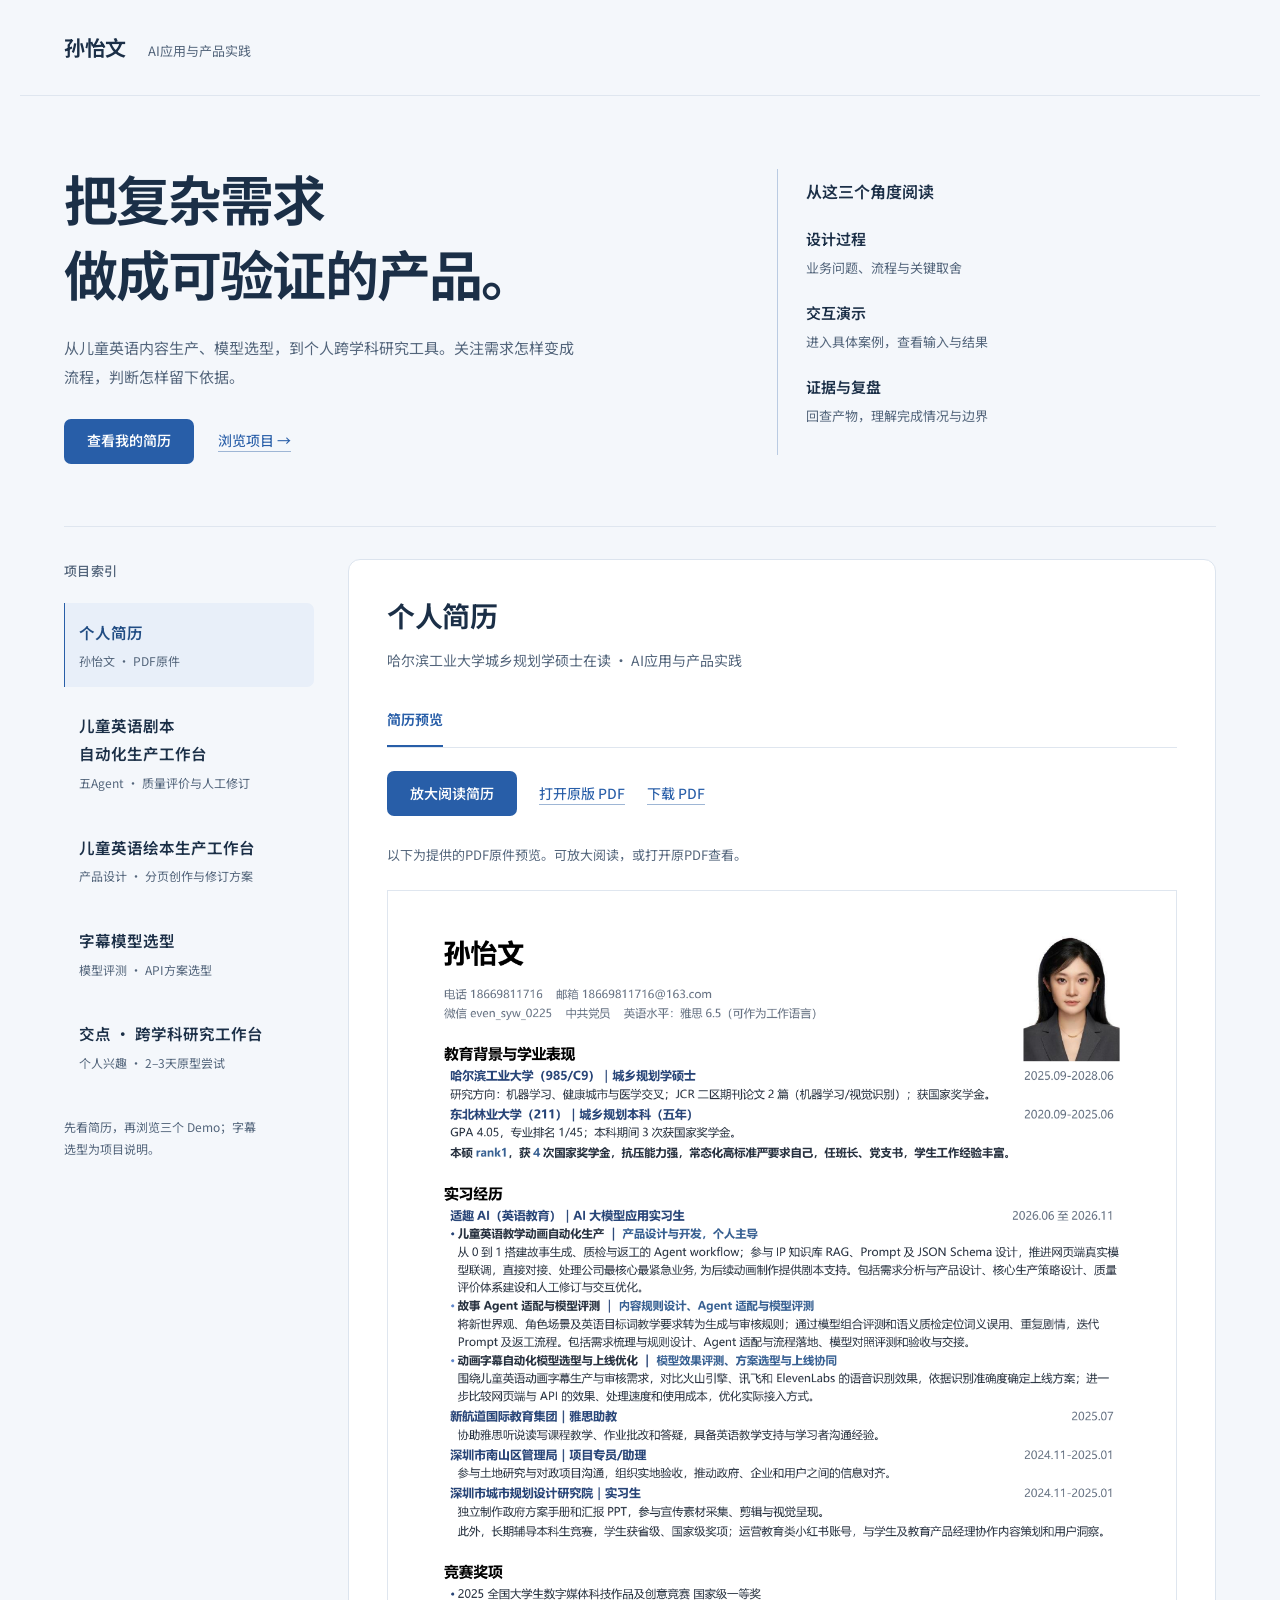
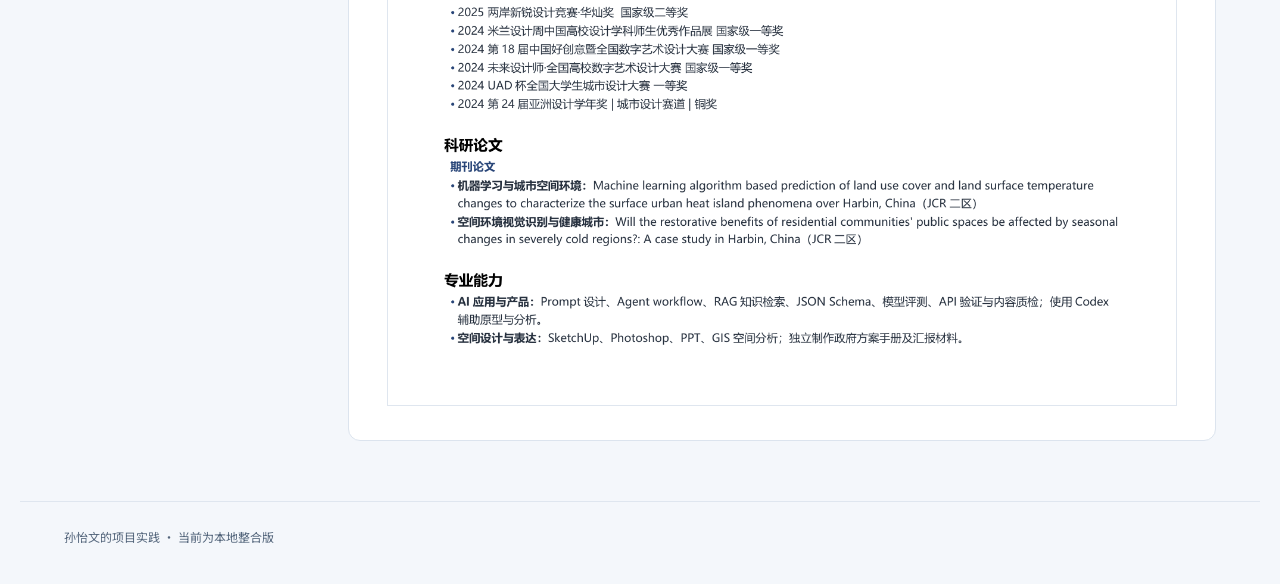
==== index.html @ 0e625095 "Publish AI product portfolio" ====
<!doctype html>
<html lang="zh-CN">
<head><meta name="robots" content="noindex,nofollow"><meta charset="utf-8"><meta name="viewport" content="width=device-width,initial-scale=1"><meta name="theme-color" content="#f4f7fb"><meta name="color-scheme" content="light"><meta name="description" content="孙怡文的AI应用与产品实践作品集。本地整合预览。"><title>孙怡文｜AI应用与产品实践</title><link rel="preload" href="./demos/research/assets/fonts/noto-sans-sc-ui.woff2" as="font" type="font/woff2" crossorigin><link rel="stylesheet" href="styles.css?v=20261108-product-story"><link rel="stylesheet" href="scoring-design.css?v=20261108-product-story"><link rel="stylesheet" href="./demos/research/assets/fonts/noto-sans-sc.css"><link rel="stylesheet" href="visual-polish.css?v=20261108-impeccable"><script src="project-impact.js?v=20261108-resume-impact" defer></script><script src="project-story.js?v=20261108-product-story" defer></script><script src="scoring-design.js?v=20261108-anonymized" defer></script><script src="portfolio.js?v=20261108-latest-sync" defer></script></head>
<body class="portfolio-page">
<a class="skip" href="#case-content">跳到项目内容</a>
<header class="top"><a href="#" class="name">孙怡文<span>AI应用与产品实践</span></a><nav aria-label="主导航" hidden><a href="./resume/index.html">简历</a><a href="#projects">项目</a><a href="#reading">如何阅读</a></nav></header>
<main>
<section class="intro"><div><p class="intro-note" hidden>哈尔滨工业大学 · 城乡规划学硕士在读</p><h1>把复杂需求<br>做成可验证的产品。</h1><p class="lead">从儿童英语内容生产、模型选型，到个人跨学科研究工具。关注需求怎样变成流程，判断怎样留下依据。</p><div class="intro-actions"><a class="primary" href="./resume/index.html">查看我的简历</a><a class="secondary-link" href="#projects">浏览项目 →</a></div></div><aside class="reading" id="reading"><h2>从这三个角度阅读</h2><ol><li><strong>设计过程</strong><span>业务问题、流程与关键取舍</span></li><li><strong>交互演示</strong><span>进入具体案例，查看输入与结果</span></li><li><strong>证据与复盘</strong><span>回查产物，理解完成情况与边界</span></li></ol><p hidden>剧本 · 绘本 · 科研探索，三个 Demo 已接入</p></aside></section>
<section id="projects" class="projects" aria-label="项目阅读台"><aside class="project-index"><h2>项目索引</h2><div id="project-list" role="tablist" aria-label="选择项目" aria-orientation="vertical"></div><p class="index-note">先看简历，再浏览三个 Demo；字幕选型为项目说明。</p></aside><article id="case-content" class="case" role="tabpanel" tabindex="-1"><div id="case-heading"></div><div class="tabs" id="section-tabs" role="tablist" aria-label="案例栏目"></div><div id="workbench-tabs" class="workbench-tabs"></div><div id="case-body" role="tabpanel" tabindex="0"></div></article></section><p id="view-status" class="sr-only" role="status" aria-live="polite" aria-atomic="true"></p>
</main><footer>孙怡文的项目实践 · 当前为本地整合版</footer>
</body></html>
---- styles.css ----
:root{--paper:#f5f7fb;--ink:#192d46;--accent:#2367c9;--line:#dfe6f0;--muted:#5b6d82;--green:#147264}*{box-sizing:border-box}html{scroll-behavior:auto;scroll-padding-top:28px}body{margin:0;background:var(--paper);color:var(--ink);font-family:"Microsoft YaHei",system-ui,sans-serif;font-size:15px;line-height:1.8}a{color:inherit}button{font:inherit;cursor:pointer}button,a{touch-action:manipulation}button:focus-visible,a:focus-visible,summary:focus-visible{outline:3px solid var(--accent);outline-offset:4px}.skip{position:absolute;left:12px;top:-80px;background:#fff;padding:12px;z-index:5}.skip:focus{top:12px}.top{max-width:1240px;margin:auto;padding:26px 44px;display:flex;justify-content:space-between;align-items:center;border-bottom:1px solid var(--line)}.name{text-decoration:none;font-size:21px;font-weight:700}.name span{font-size:13px;font-weight:400;margin-left:22px;color:var(--muted)}nav{display:flex;gap:28px}nav a{text-decoration:none;font-size:14px}main{max-width:1240px;margin:auto;padding:0 44px}.intro{display:grid;grid-template-columns:1.45fr 1fr;gap:90px;padding:74px 0 72px;align-items:center}.intro-note{color:var(--muted);margin:0 0 18px;font-size:13px}h1{font-size:clamp(35px,4.6vw,58px);letter-spacing:-1.8px;line-height:1.35;margin:0 0 22px;font-weight:650}.lead{max-width:510px;color:var(--muted);margin-bottom:27px}.primary{display:inline-block;background:var(--accent);color:white;text-decoration:none;padding:10px 24px;border-radius:6px}.reading{border-left:3px solid #b9ccef;padding:8px 0 8px 30px}.reading h2{font-size:17px;margin:0 0 15px}.reading ol{list-style:none;padding:0;margin:0}.reading li{margin:17px 0;display:flex;flex-direction:column}.reading li strong{font-size:15px}.reading li span{font-size:13px;color:var(--muted)}.reading p{font-size:12px;color:var(--muted);margin-top:28px}.projects{display:grid;grid-template-columns:250px minmax(0,1fr);gap:38px;padding:34px 0 60px;border-top:1px solid var(--line)}.project-index h2{font-size:14px;font-weight:500;color:var(--muted);margin:0 0 18px}.project-choice{display:block;width:100%;text-align:left;border:0;border-left:3px solid transparent;background:transparent;padding:15px 14px;margin:0 0 8px;color:var(--ink)}.project-choice span{display:block;font-size:12px;color:var(--muted);margin-top:4px}.project-choice strong{font-weight:550;font-size:16px}.project-choice[aria-selected=true]{border-color:var(--accent);background:#e9f0fd}.index-note{font-size:12px;max-width:200px;color:var(--muted);margin-top:28px}.case{background:white;min-height:650px;padding:29px 34px;border:1px solid var(--line);border-radius:10px}.case:focus{outline:none}.case h2{font-size:27px;line-height:1.4;margin:0 0 9px}.case-subtitle{font-size:14px;color:var(--muted);max-width:650px;margin:0 0 23px}.tabs{display:flex;border-bottom:1px solid var(--line);gap:26px}.tab{border:0;background:none;color:var(--muted);padding:11px 0;border-bottom:3px solid transparent;font-size:14px}.tab[aria-selected=true]{border-color:var(--accent);color:var(--accent);font-weight:600}.workbench-tabs{display:flex;gap:10px;margin-top:22px}.bench{border:1px solid var(--line);background:#fff;border-radius:5px;padding:7px 17px;color:var(--ink);font-size:13px}.bench[aria-pressed=true]{background:#edf3ff;border-color:#abc4ec;color:#1c56ac}#case-body{padding-top:20px}.eyeline{font-size:12px;color:var(--green);margin:0 0 9px}.case h3{font-size:18px;margin:24px 0 9px}.case h3:first-child{margin-top:0}.case p{max-width:660px}.body-copy{color:var(--muted);margin:8px 0 20px}.workflow{display:flex;flex-wrap:wrap;gap:9px;align-items:center;margin:18px 0 14px}.step{border:1px solid var(--line);border-radius:5px;padding:8px 11px;background:#f7f9fc;font-size:13px;color:var(--ink)}.step[aria-pressed=true]{border-color:var(--accent);color:var(--accent);background:#eef4ff}.arrow{color:#8b9bb0}.step-note{border-left:3px solid var(--line);padding:9px 0 9px 15px;font-size:13px;min-height:70px;color:var(--muted)}.step-note strong{display:block;color:var(--ink);margin-bottom:3px}.subline{font-size:13px;color:var(--muted)}.case ul{padding-left:21px;color:var(--muted)}.case li{margin:9px 0}.status{display:inline-flex;align-items:center;gap:9px;font-size:13px;padding:8px 0;color:var(--muted)}.status:before{content:"";width:7px;height:7px;border-radius:100%;background:#d69a42}.case details{margin-top:22px;border-top:1px solid var(--line);padding-top:15px}.case summary{cursor:pointer;font-size:14px}.evidence-list{list-style:none;padding:0!important}.evidence-list li{padding:13px 0;border-bottom:1px solid var(--line)}.evidence-list strong{display:block;color:var(--ink);font-weight:550}.evidence-list span{font-size:13px}.local-note{font-size:12px;margin-top:26px;color:var(--muted)}footer{max-width:1240px;margin:auto;padding:20px 44px 36px;color:var(--muted);font-size:12px;border-top:1px solid var(--line)}@media(max-width:900px){.intro{gap:35px}.projects{grid-template-columns:200px minmax(0,1fr);gap:20px}.case{padding:25px}.name span{margin-left:12px}}@media(max-width:680px){h1{font-size:clamp(25px,6vw,39px);letter-spacing:-1px}main{padding:0 20px}.top{padding:21px 20px;align-items:flex-start}.name{font-size:19px}.name span{display:block;margin:3px 0 0;font-size:11px}nav{gap:17px;padding-top:6px}.intro{grid-template-columns:1fr;gap:35px;padding:42px 0}.reading{padding-left:20px}.reading ol{display:grid;gap:13px;grid-template-columns:1fr}.reading li{margin:6px 0}.reading p{margin-top:15px}.projects{display:block;padding-top:25px}#project-list{display:flex;flex-direction:column;gap:3px}.project-choice{margin:0;padding:10px 12px}.index-note{max-width:none;margin:15px 0 24px}.case{padding:24px 19px;min-height:600px}.case h2{font-size:24px}.tabs{gap:20px}.tab{font-size:13px}.workflow{gap:7px}.step{font-size:12px}.arrow{font-size:12px}footer{padding:20px}}@media(prefers-reduced-motion:reduce){html{scroll-behavior:auto}}

/* Hidden content stays out of the layout, including flex navigation. */
[hidden]{display:none!important}

/* Keep the dedicated resume reader reachable by keyboard and comfortable to tap. */
.resume-page{color-scheme:light}
.resume-page #resume-document:focus-visible{outline:3px solid var(--accent);outline-offset:5px}
.resume-page .top .name,.resume-page .top nav a{min-height:44px;display:inline-flex;align-items:center}
@media(max-width:680px){.resume-page .top .name{display:block}}

/* Integrated workbench entries: retain the existing portfolio layout. */
.workbench-tabs:empty{display:none}.demo-entry{display:flex;flex-wrap:wrap;align-items:center;gap:12px 22px}.demo-entry a{min-height:44px;display:inline-flex;align-items:center}.secondary-link{font-size:14px;color:var(--accent);text-underline-offset:4px}.resource-links{display:flex;flex-wrap:wrap;gap:12px 22px;margin:14px 0 22px}.resource-links a{font-size:14px;min-height:44px;display:inline-flex;align-items:center;color:var(--accent);text-underline-offset:4px}.case-stops{display:grid;grid-template-columns:repeat(2,minmax(0,1fr));gap:0 24px}.case-stops a{padding:10px 0;border-bottom:1px solid var(--line)}@media(max-width:680px){.demo-entry{align-items:flex-start;gap:8px}.demo-entry .primary{width:100%;justify-content:center}.case-stops{grid-template-columns:1fr}.project-choice strong{font-size:15px}}

/* Resume and source-checked project outcomes, using the existing reading layout. */
.case-brand-heading{display:flex;align-items:center;gap:14px;margin-bottom:12px}.case-brand-heading h2{min-width:0;margin-bottom:0}.case-product-mark{display:block;object-fit:contain;width:44px;height:44px;flex:0 0 44px}@media(max-width:680px){.case-brand-heading{gap:11px}.case-product-mark{width:38px;height:38px;flex-basis:38px}}
.ownership-summary{margin:22px 0 27px}.ownership-summary h3{margin:0 0 5px}.ownership-range{font-size:12px;color:var(--muted);margin:0 0 12px}.ownership-bar{display:flex;overflow:hidden;width:100%;max-width:660px;height:28px;border-radius:4px;background:var(--line);font-size:12px;font-weight:600;line-height:1}.ownership-bar>span{display:flex;align-items:center;justify-content:center;height:100%;flex:none;white-space:nowrap}.ownership-bar.is-split .ownership-fill-lead{border-right:3px solid white}.ownership-fill-lead{background:#2367c9;color:white}.ownership-fill-collab{background:#e07800;color:#241304}.ownership-legend{display:flex;flex-wrap:wrap;gap:7px 24px;list-style:none;padding:0!important;margin:9px 0 0!important}.ownership-legend li{font-size:12px;margin:0!important;line-height:1.9}.ownership-legend li:before{content:"";display:inline-block;width:9px;height:9px;margin-right:7px;border-radius:2px}.ownership-key-lead{color:#1c56ac}.ownership-key-lead:before{background:#2367c9}.ownership-key-collab{color:#92400e}.ownership-key-collab:before{background:#e07800}.ownership-legend strong{font-weight:600}.ownership-count-note{font-size:12px;line-height:1.9;color:var(--muted);margin:6px 0 0}.journey-heading .journey-role{display:inline-block;font-size:12px;line-height:1.8;padding:2px 8px;border-radius:4px}.journey-lead .journey-heading h4{color:#1c56ac}.journey-lead .journey-heading .journey-role{color:#164d9c;background:#e9f0fd}.journey-collab .journey-heading h4{color:#92400e}.journey-collab .journey-heading .journey-role{color:#92400e;background:#fff1db}.journey-context .journey-role{padding-left:0;color:var(--muted)}
.project-choice strong,.case h2{text-wrap:balance}.project-choice .project-title-part,.case h2 .project-title-part{display:inline;font:inherit;color:inherit;margin:0;white-space:nowrap}.stage-scope{font-size:14px;line-height:1.9;color:var(--muted);margin:12px 0 24px}.stage-scope strong{color:var(--ink);margin-right:8px}.target-list{list-style:none;padding:0!important}.target-list li{padding:12px 0;margin:0;border-bottom:1px solid var(--line)}.target-list strong{font-size:14px;color:var(--ink)}.target-list p{font-size:13px;margin:4px 0}.target-note{font-size:12px;color:var(--muted);line-height:1.9;margin:12px 0 26px}.product-journey{padding:0;list-style:none;counter-reset:journey}.product-journey>li{counter-increment:journey;padding:0 0 20px 38px;position:relative;margin:0}.product-journey>li:before{content:counter(journey,decimal-leading-zero);position:absolute;top:0;left:0;font-size:12px;color:var(--accent);font-variant-numeric:tabular-nums;line-height:25px}.product-journey>li:not(:last-child):after{content:"";position:absolute;top:30px;bottom:6px;left:9px;width:1px;background:var(--line)}.journey-heading{display:flex;flex-wrap:wrap;gap:5px 16px;align-items:baseline}.journey-heading h4{font-size:15px;margin:0;color:var(--ink)}.journey-heading>span{font-size:12px;color:var(--muted)}.product-journey p{font-size:13px;line-height:1.9;color:var(--muted);margin:6px 0 0}@media(max-width:680px){.journey-heading{display:block}.journey-heading>span{display:block;margin-top:3px}.product-journey>li{padding-left:29px}.project-choice .project-title-part{font:inherit}}
.cost-section{margin:24px 0 26px;padding:0 0 20px;border-bottom:1px solid var(--line)}.cost-comparison{display:grid;grid-template-columns:minmax(0,1fr) auto minmax(0,1fr);align-items:center;gap:22px;margin:14px 0}.cost-label{display:block;color:var(--muted);font-size:13px}.cost-comparison strong{display:block;font-size:21px;color:#1c56ac;font-variant-numeric:tabular-nums;line-height:1.6;margin-top:5px}.cost-arrow{color:var(--muted);font-size:22px}.cost-difference{font-size:14px;color:var(--ink);margin:12px 0}.cost-difference strong{font-weight:600}.cost-basis{font-size:12px;line-height:1.9;color:var(--muted);margin:10px 0 0}@media(max-width:680px){.cost-comparison{grid-template-columns:1fr;gap:8px}.cost-arrow{transform:rotate(90deg);justify-self:start;line-height:1;margin:0 0 0 3px}.cost-comparison strong{font-size:20px}}
.intro-actions{display:flex;flex-wrap:wrap;align-items:center;gap:14px 24px}.intro-actions a{min-height:44px;display:inline-flex;align-items:center}.ownership{margin:8px 0;color:var(--ink)}.result-list{list-style:none;padding:0!important;margin:8px 0 18px}.result-list li{padding:17px 0;border-bottom:1px solid var(--line);margin:0}.result-value{color:#1c56ac;font-size:19px;line-height:1.55;display:block;font-variant-numeric:tabular-nums}.result-label{display:block;color:var(--ink);font-size:14px;font-weight:600;margin:4px 0}.result-list p{font-size:13px;line-height:1.9;margin:4px 0 0;color:var(--muted)}.metric-scope{font-size:12px;line-height:1.9;color:var(--muted);margin:12px 0}.case .metric-source{margin:8px 0 28px;padding-top:0;border-top:0}.metric-source ul{font-size:13px}.resume-note{font-size:13px;color:var(--muted);margin:0 0 18px}.resume-preview{margin:0;max-width:100%}.resume-preview img{width:100%;height:auto;display:block;border:1px solid var(--line);background:white}.resume-preview a{display:block}.resume-document{max-width:1100px;padding-top:30px;padding-bottom:50px}.resume-document .resume-preview{background:white;margin-top:20px}.resume-document-header{display:flex;align-items:center;justify-content:space-between;flex-wrap:wrap;gap:14px}.resume-document h1{font-size:26px;letter-spacing:0;margin:0}.resume-document .resource-links{margin:0}.resume-document .resource-links a{min-height:44px}@media(max-width:680px){.top nav{gap:12px}.resume-document{padding-top:22px}.resume-document-header{display:block}.resume-document-header .resource-links{margin-top:12px}.resume-document h1{font-size:23px}.result-value{font-size:18px}}
---- scoring-design.css ----
.scoring-design-supplement{margin:30px 0;padding-top:22px;border-top:1px solid var(--line,#dfe6f0)}.scoring-design-supplement h3{font-size:18px;line-height:1.5;margin:0 0 12px}.score-study-copy{font-size:13px!important;line-height:1.9;color:var(--muted,#5b6d82);max-width:78ch;margin:10px 0 16px}.score-study-dimensions{list-style:none;padding:0!important;display:grid;grid-template-columns:repeat(2,minmax(0,1fr));gap:0 22px;max-width:700px;margin:18px 0}.score-study-dimensions li{display:flex;justify-content:space-between;gap:15px;padding:9px 0;margin:0!important;border-bottom:1px solid var(--line,#dfe6f0);font-size:13px}.score-study-dimensions strong{white-space:nowrap;font-size:13px;color:var(--ink,#20364e)}.score-study-chain{font-size:14px;line-height:1.9;color:var(--ink,#20364e);margin:18px 0 10px}.score-study-figure{overflow-x:auto;max-width:100%;border:1px solid var(--line,#dfe6f0);background:white;overscroll-behavior-x:contain}.score-study-figure>svg{display:block;width:100%;min-width:960px;height:auto}.score-study-figure:focus-visible{outline:3px solid #2367c9;outline-offset:3px}.scoring-design-supplement .resource-links{display:flex;flex-wrap:wrap;gap:10px 24px;margin:15px 0}.scoring-design-supplement .resource-links a{display:inline-flex;align-items:center;min-height:44px;font-size:13px;color:var(--accent,var(--blue,#2367c9));text-underline-offset:4px}@media(max-width:680px){.score-study-dimensions{grid-template-columns:1fr}.score-study-chain{font-size:13px}}
---- demos/research/assets/fonts/noto-sans-sc.css ----
/* Noto Sans SC, SIL OFL 1.1. Local variable subsets, weights 400–700. */
@font-face{font-family:"Noto Sans SC";font-style:normal;font-weight:400 700;font-display:swap;src:url("noto-sans-sc-ui.woff2") format("woff2");unicode-range:U+20-7E,U+A0-103,U+110-113,U+11A-11B,U+128-12B,U+143-144,U+147-148,U+14C-14F,U+152-153,U+168-16D,U+192,U+1A0-1A1,U+1AF-1B0,U+1CD-1DC,U+1F8-1F9,U+2002-2003,U+2010-2016,U+2018-201A,U+201C-201E,U+2020-2022,U+2025-2027,U+2030,U+2032-2033,U+2035,U+2039-203C,U+2042,U+2047-2049,U+2051,U+2192,U+2197,U+3001-3002,U+4E00,U+4E09-4E0B,U+4E0D-4E0E,U+4E13-4E14,U+4E16,U+4E1A,U+4E24-4E25,U+4E2A,U+4E2D,U+4E34,U+4E3A-4E3B,U+4E45,U+4E48-4E49,U+4E4B,U+4E5F-4E61,U+4E86,U+4E8B,U+4E8E,U+4E92,U+4E9B,U+4EA4,U+4EA7,U+4EAB-4EAC,U+4EBA,U+4EC0,U+4EC5,U+4ECA,U+4ECD-4ECE,U+4ED6,U+4ED8,U+4EE3-4EE5,U+4EF6-4EF7,U+4EFB,U+4EFD,U+4EFF,U+4F18-4F1A,U+4F20,U+4F26,U+4F30,U+4F34,U+4F46,U+4F4D-4F4F,U+4F53,U+4F55,U+4F59,U+4F5C,U+4F60,U+4F7F,U+4F8B,U+4F9B,U+4F9D,U+4FA7,U+4FBF,U+4FDD,U+4FE1,U+4FEE,U+5019,U+501F,U+503C,U+5047,U+504F,U+505A,U+505C,U+5065,U+50CF,U+513F,U+5141,U+5143,U+5145,U+5148,U+514D,U+5165,U+5168,U+516C,U+5171,U+5173-5174,U+5176-5178,U+517B,U+5185,U+518D,U+5199,U+51B3,U+51B5,U+51B7,U+51C6,U+51CF,U+51E0,U+51FA-51FB,U+5206-5207,U+520A,U+5212,U+5217,U+5219,U+521B,U+521D,U+5220,U+5224,U+5229,U+522B,U+5230,U+5236,U+524D,U+526F,U+5272,U+529B,U+529F-52A1,U+52A8-52A9,U+52BF,U+52DF,U+52FE,U+5305,U+5316-5317,U+5339-533B,U+534A,U+534F,U+5355,U+5360-5361,U+5377,U+5385-5386,U+538B,U+539F,U+53C2,U+53C9-53CA,U+53CC-53CD,U+53D1,U+53D6-53D9,U+53E0,U+53E3,U+53E5-53E6,U+53EA,U+53EF-53F0,U+53F2-53F3,U+53F7,U+5404,U+5408,U+540C-540E,U+5411,U+5417,U+5426,U+542B,U+542F,U+5448,U+544A,U+5468,U+547D,U+548C,U+54C1,U+54C8,U+54CD,U+54EA,U+5584,U+5668,U+566A,U+56DE,U+56E0,U+56ED,U+56F4,U+56FE,U+571F,U+5728,U+5730,U+573A,U+5747,U+578B,U+57CE,U+57DF,U+57FA,U+5802,U+586B,U+5883,U+589E,U+58EB,U+58F0,U+5904,U+5907,U+590D,U+5916,U+591A,U+591F,U+5927,U+5929,U+5931,U+5934,U+597D,U+5982,U+59CB,U+59D4,U+5B50,U+5B57-5B59,U+5B63,U+5B66,U+5B83,U+5B85,U+5B89,U+5B8C,U+5B98,U+5B9A,U+5B9E,U+5BA1,U+5BA4,U+5BB9,U+5BBD,U+5BD2,U+5BDF,U+5BF9,U+5BFB-5BFC,U+5C04,U+5C06,U+5C0F,U+5C11,U+5C14,U+5C1A,U+5C31,U+5C3A,U+5C3D,U+5C40,U+5C42,U+5C45,U+5C55,U+5C5E,U+5C94,U+5C9B,U+5CF0,U+5DE5-5DE6,U+5DEE,U+5DF1-5DF2,U+5DF7,U+5E02-5E03,U+5E26,U+5E2E,U+5E38,U+5E72-5E74,U+5E76,U+5E7F,U+5E8A,U+5E8F,U+5E93-5E94,U+5EA6,U+5EAD,U+5EB7,U+5ECA,U+5EF6,U+5EFA,U+5F00,U+5F02,U+5F0F,U+5F15,U+5F20,U+5F31,U+5F3A,U+5F52-5F53,U+5F55,U+5F62,U+5F71,U+5F80-5F81,U+5F84-5F85,U+5F8B,U+5F97,U+5FAE,U+5FC3,U+5FC6,U+5FD7-5FD8,U+5FEB,U+5FF5,U+6001,U+600E,U+601D,U+6021,U+6027,U+603B,U+6062,U+606F,U+6089,U+60C5,U+60EF,U+60F3,U+610F,U+611F,U+613F,U+6210-6211,U+6216,U+6237,U+6240,U+624B,U+6253,U+6258,U+6267,U+6279,U+627E-6280,U+628A,U+6295,U+62A4-62A5,U+62C6,U+62CD,U+62D6,U+62DB,U+62DF,U+62E5,U+62E9,U+62FC,U+6301,U+6307,U+6309,U+6324,U+636E,U+6392,U+63A2,U+63A5,U+63A7-63A8,U+63AA,U+63CF-63D0,U+641C,U+642D,U+6444,U+6458,U+64A4,U+64CD,U+652F,U+6536,U+6539,U+653E-653F,U+6548,U+654F,U+6559,U+655B,U+6570,U+6574,U+6587,U+6599,U+65AD,U+65B0,U+65B9,U+65BD,U+65CF,U+65E0,U+65E2,U+65E5,U+65E7,U+65E9,U+65F6,U+660E,U+6620,U+662F,U+663E,U+666F,U+667A,U+6682,U+66B4,U+66F4,U+66FF-6700,U+6709,U+670D,U+671D,U+671F,U+6728,U+672A,U+672C,U+672F,U+673A,U+6742-6743,U+6750-6751,U+675F,U+6761,U+6765,U+677F,U+6784,U+6790,U+6797,U+679C,U+67B6,U+67D0,U+67D3,U+67E5,U+6807,U+6821,U+6837-6838,U+683C,U+6846,U+6848,U+6863,U+68B3,U+68C0,U+690D,U+695A,U+6982,U+6A21,U+6B21,U+6B63-6B65,U+6B67,U+6BB5,U+6BCF,U+6BD4,U+6C11,U+6C14,U+6C34,U+6C42,U+6C47,U+6C60-6C61,U+6CA1,U+6CBB,U+6CBF,U+6CD5,U+6CDB,U+6CE8,U+6D17,U+6D1E,U+6D3B,U+6D41,U+6D4B,U+6D4E-6D4F,U+6D88-6D89,U+6DF1,U+6DF7,U+6DFB,U+6E05,U+6E21,U+6E29,U+6E89,U+6E90,U+6EDA,U+6EE1,U+6EE8,U+6F0F,U+6F14,U+6F5C,U+6F84,U+704C,U+70B9,U+70ED,U+7126,U+7136,U+7167,U+719F,U+7247-7248,U+7269,U+7279,U+72B6,U+72EC,U+732E,U+7387,U+73AF-73B0,U+7406,U+751F,U+7528,U+7530-7531,U+753B,U+754C,U+7559,U+7565,U+7591,U+767D,U+7684,U+76AE,U+76CA,U+76D1,U+76D6,U+76EE,U+76F4,U+76F8,U+770B,U+771F,U+773C,U+77E5,U+77ED,U+7814,U+7840,U+7855,U+786E,U+788D,U+78B3,U+793A,U+793E,U+79BB,U+79C1,U+79CD,U+79D1,U+79F0,U+79FB,U+7A0B,U+7A0D,U+7A33,U+7A3F,U+7A76,U+7A7A,U+7A97,U+7ACB,U+7AE5,U+7B14,U+7B2C,U+7B49,U+7B51,U+7B54,U+7B56,U+7B5B,U+7B80,U+7B97,U+7BA1,U+7BAD,U+7BC7,U+7C7B,U+7C92,U+7C98,U+7CBE,U+7CFB,U+7D20,U+7D22,U+7EA6,U+7EB3,U+7EBF,U+7EC3-7EC4,U+7EC6-7EC8,U+7ECF,U+7ED3,U+7ED9,U+7EDC,U+7EDF,U+7EE7,U+7EEA,U+7EED,U+7EF4,U+7EFC,U+7EFF,U+7F16,U+7F18,U+7F29,U+7F3A,U+7F51,U+7F6E,U+7F72,U+7FA4,U+7FFB,U+8001,U+8003,U+8005,U+800C,U+8010,U+8017,U+8054,U+805A,U+80B2,U+80CC,U+80FD,U+81EA,U+81F3-81F4,U+8212,U+827A,U+8282,U+82E5,U+82F1,U+8303,U+8349,U+8377,U+83B7,U+843D,U+853D,U+8651,U+8840,U+884C,U+8857,U+8865,U+8868,U+888B,U+88AB,U+8981,U+8986,U+89C1-89C2,U+89C4,U+89C6,U+89C8-89C9,U+89D2,U+89E3,U+8BA1,U+8BA4,U+8BA8-8BA9,U+8BAD-8BAE,U+8BB0,U+8BB8,U+8BBA,U+8BBE-8BBF,U+8BC1,U+8BC4,U+8BC6,U+8BCD,U+8BD1,U+8BD5,U+8BE5,U+8BED,U+8BEF,U+8BF4,U+8BF7,U+8BFB,U+8BFE,U+8C01,U+8C03,U+8C08,U+8C61,U+8C8C,U+8D1F,U+8D21,U+8D23,U+8D25,U+8D28,U+8D34,U+8D44,U+8D77,U+8D8A,U+8DA3,U+8DB3,U+8DD1,U+8DDD,U+8DE8,U+8DEF,U+8DF3,U+8DF5,U+8E2A,U+8EAB,U+8F68,U+8F6C,U+8F6E,U+8F7D,U+8F83,U+8F85,U+8F90-8F91,U+8F93,U+8FA8,U+8FB9,U+8FBE,U+8FC1,U+8FC7,U+8FD0-8FD1,U+8FD4,U+8FD8-8FD9,U+8FDB-8FDC,U+8FDE,U+8FED,U+8FF0,U+8FF9,U+8FFD,U+9002,U+9006,U+9009,U+900F-9010,U+9014,U+901A,U+9020,U+903B,U+9053,U+9057,U+9065,U+906E,U+907F,U+90BB,U+90E8,U+90FD,U+914D,U+9187,U+91C7,U+91CA,U+91CC-91CF,U+9274,U+9488,U+94AE,U+94FE,U+9500-9501,U+9519,U+952E,U+957F,U+95E8,U+95ED-95EE,U+95F4,U+9605,U+9608,U+9636,U+963B,U+9644-9645,U+9648,U+9650,U+9662,U+9664,U+966A,U+968F-9690,U+969C,U+96BE,U+96C6,U+96E8,U+96F6,U+9700,U+9732,U+975E,U+9760,U+9762,U+9769,U+97E7,U+97F3,U+9875,U+9879-987B,U+9884,U+9886,U+9891,U+9897-9898,U+989D,U+98CE,U+9988,U+9A73,U+9A8C,U+9AA4,U+9AD8,U+9ED8,U+9F50,U+9F84,U+FF08-FF09,U+FF0B-FF0C,U+FF1A-FF1B,U+FF1F}
@font-face{font-family:"Noto Sans SC";font-style:normal;font-weight:400 700;font-display:swap;src:url("noto-sans-sc-common.woff2") format("woff2");unicode-range:U+2C7,U+2C9,U+391-3A1,U+3A3-3A9,U+3B1-3C1,U+3C3-3C9,U+401,U+410-44F,U+451,U+2103,U+2116,U+2160-216B,U+2190-2191,U+2193,U+2208,U+220F,U+2211,U+221A,U+221D-221E,U+2220,U+2225,U+2227-222B,U+222E,U+2234-2237,U+223D,U+2248,U+224C,U+2260-2261,U+2264-2265,U+226E-226F,U+2299,U+22A5,U+2312,U+2460-2469,U+2474-249B,U+2500-254B,U+25A0-25A1,U+25B2-25B3,U+25C6-25C7,U+25CB,U+25CE-25CF,U+2605-2606,U+2640,U+2642,U+3000,U+3003,U+3005,U+3008-3011,U+3013-3017,U+3041-3093,U+30A1-30F6,U+30FB,U+3105-3129,U+3220-3229,U+4E01,U+4E03,U+4E07-4E08,U+4E0C,U+4E10-4E11,U+4E15,U+4E18-4E19,U+4E1B-4E1E,U+4E22,U+4E27-4E28,U+4E2B-4E2C,U+4E30,U+4E32,U+4E36,U+4E38-4E39,U+4E3D-4E3F,U+4E43,U+4E47,U+4E4C-4E50,U+4E52-4E54,U+4E56,U+4E58-4E59,U+4E5C-4E5E,U+4E66,U+4E69,U+4E70-4E71,U+4E73,U+4E7E,U+4E88-4E89,U+4E8C-4E8D,U+4E8F,U+4E91,U+4E93-4E95,U+4E98,U+4E9A,U+4E9F-4EA2,U+4EA5-4EA6,U+4EA8-4EA9,U+4EAD-4EAE,U+4EB2-4EB3,U+4EB5,U+4EBB,U+4EBF,U+4EC1-4EC4,U+4EC6-4EC7,U+4EC9,U+4ECB,U+4ED1,U+4ED3-4ED5,U+4ED7,U+4ED9,U+4EDD-4EDF,U+4EE1,U+4EE8,U+4EEA-4EEC,U+4EF0,U+4EF2-4EF3,U+4EF5,U+4F01,U+4F09-4F0A,U+4F0D-4F11,U+4F17,U+4F1B,U+4F1E-4F1F,U+4F22,U+4F24-4F25,U+4F27,U+4F2A-4F2B,U+4F2F,U+4F32,U+4F36,U+4F38,U+4F3A,U+4F3C-4F3D,U+4F43,U+4F50-4F51,U+4F57-4F58,U+4F5A-4F5B,U+4F5D-4F5F,U+4F63-4F65,U+4F67,U+4F69,U+4F6C,U+4F6F-4F70,U+4F73-4F74,U+4F76,U+4F7B-4F7C,U+4F7E,U+4F83-4F84,U+4F88-4F89,U+4F8D,U+4F8F,U+4F91,U+4F94,U+4F97,U+4FA0,U+4FA3,U+4FA5-4FA6,U+4FA8-4FAA,U+4FAC,U+4FAE-4FAF,U+4FB5,U+4FC3-4FC5,U+4FCA,U+4FCE-4FD1,U+4FD7-4FD8,U+4FDA,U+4FDC,U+4FDE-4FDF,U+4FE3,U+4FE6,U+4FE8-4FEA,U+4FED,U+4FEF,U+4FF1,U+4FF3,U+4FF8,U+4FFA,U+4FFE,U+500C-500D,U+500F,U+5012,U+5014,U+5018,U+501A,U+501C,U+5021,U+5025-5026,U+5028-502A,U+502C-502E,U+503A,U+503E,U+5043,U+5048,U+504C,U+504E,U+5055,U+506C,U+5076-5077,U+507B,U+507E-5080,U+5085,U+5088,U+508D,U+50A3,U+50A5,U+50A7-50A9,U+50AC,U+50B2,U+50BA-50BB,U+50D6,U+50DA,U+50E6-50E7,U+50EC-50EE,U+50F3,U+50F5,U+50FB,U+5106-5107,U+510B,U+5112,U+5121,U+5140,U+5144,U+5146,U+5149,U+514B,U+5151,U+5154-5156,U+515A,U+515C,U+5162,U+516B,U+516D-516E,U+5170,U+5175,U+5179,U+517C-517D,U+5180-5182,U+5188-5189,U+518C,U+5192,U+5195-5197,U+519B-519C,U+51A0,U+51A2,U+51A4-51A5,U+51AB-51AC,U+51AF-51B2,U+51B6,U+51BB-51BD,U+51C0,U+51C4,U+51C7,U+51C9,U+51CB-51CC,U+51D1,U+51DB,U+51DD,U+51E1,U+51E4,U+51EB,U+51ED,U+51EF-51F0,U+51F3,U+51F5-51F6,U+51F8-51F9,U+51FC-51FD,U+51FF-5203,U+5208,U+520D-520E,U+5211,U+5216,U+5218,U+521A,U+5228,U+522D-522E,U+5233,U+5237-523B,U+523D,U+523F-5243,U+524A,U+524C,U+5250-5251,U+5254,U+5256,U+525C,U+525E,U+5261,U+5265,U+5267,U+5269-526A,U+527D,U+527F,U+5281-5282,U+5288,U+5290,U+5293,U+529D-529E,U+52A2-52A3,U+52AA-52AD,U+52B1-52B3,U+52BE,U+52C3,U+52C7,U+52C9,U+52CB,U+52D0,U+52D2,U+52D6,U+52D8,U+52E4,U+52F0,U+52F9-52FA,U+52FF-5300,U+5306,U+5308,U+530D,U+530F-5310,U+5315,U+5319-531A,U+531D,U+5320-5321,U+5323,U+5326,U+532A,U+532E,U+533E-533F,U+5341,U+5343,U+5345,U+5347-5349,U+534E,U+5351-5353,U+5356-5357,U+535A,U+535C,U+535E-535F,U+5362-5364,U+5366-5367,U+5369,U+536B,U+536E-5371,U+5373-5375,U+5378,U+537A,U+537F,U+5382,U+5384,U+5389,U+538C-538D,U+5395,U+5398,U+539A,U+539D,U+53A2-53A3,U+53A5-53A6,U+53A8-53A9,U+53AE,U+53B6,U+53BB,U+53BF,U+53C1,U+53C8,U+53CB,U+53D4,U+53DB,U+53DF,U+53E4,U+53E8-53E9,U+53EB-53EE,U+53F1,U+53F5-53F6,U+53F8-53F9,U+53FB-53FD,U+5401,U+5403,U+5406,U+5409-540A,U+540F-5410,U+5412-5413,U+5415-5416,U+541B,U+541D-5421,U+5423,U+5427-5429,U+542C-542E,U+5431-5432,U+5434-5435,U+5438-5439,U+543B-543C,U+543E,U+5440,U+5443,U+5446,U+544B,U+5450,U+5452-5459,U+545B-545C,U+5462,U+5464,U+5466,U+5471-5473,U+5475-5478,U+547B-547C,U+5480,U+5482,U+5484,U+5486,U+548B,U+548E-5490,U+5492,U+5494-5496,U+5499-549B,U+549D,U+54A3-54A4,U+54A6-54AD,U+54AF,U+54B1,U+54B3-54B4,U+54B8,U+54BB,U+54BD,U+54BF-54C0,U+54C2,U+54C4,U+54C6-54C7,U+54C9,U+54CC,U+54CE-54D5,U+54D7,U+54D9-54DA,U+54DC-54DF,U+54E5-54E9,U+54ED-54EE,U+54F2-54F3,U+54FA,U+54FC-54FD,U+54FF,U+5501,U+5506-5507,U+5509,U+550F-5511,U+5514,U+551B,U+5520,U+5522-5524,U+5527,U+552A,U+552C,U+552E-5531,U+5533,U+5537,U+553C,U+553E-553F,U+5541,U+5543-5544,U+5546,U+5549-554A,U+5550,U+5555-5556,U+555C,U+5561,U+5564-5567,U+556A,U+556C-556E,U+5575-5578,U+557B-557C,U+557E,U+5580-5583,U+5587-558B,U+558F,U+5591,U+5594,U+5598-5599,U+559C-559D,U+559F,U+55A7,U+55B1,U+55B3,U+55B5,U+55B7,U+55B9,U+55BB,U+55BD-55BE,U+55C4-55C5,U+55C9,U+55CC-55CD,U+55D1-55D4,U+55D6,U+55DC-55DD,U+55DF,U+55E1,U+55E3-55E6,U+55E8,U+55EA-55EC,U+55EF,U+55F2-55F3,U+55F5,U+55F7,U+55FD-55FE,U+5600-5601,U+5608-5609,U+560C,U+560E-560F,U+5618,U+561B,U+561E-561F,U+5623-5624,U+5627,U+562C-562D,U+5631-5632,U+5634,U+5636,U+5639,U+563B,U+563F,U+564C-564E,U+5654,U+5657-5659,U+565C,U+5662,U+5664,U+5669,U+566B-566C,U+5671,U+5676,U+567B-567C,U+5685-5686,U+568E-568F,U+5693,U+56A3,U+56AF,U+56B7,U+56BC,U+56CA,U+56D4,U+56D7,U+56DA-56DB,U+56DD,U+56DF,U+56E1-56E2,U+56E4,U+56EB,U+56F0-56F1,U+56F5,U+56F9-56FA,U+56FD,U+56FF,U+5703-5704,U+5706,U+5708-570A,U+571C,U+5723,U+5729-572A,U+572C-572F,U+5733,U+5739,U+573B,U+573E,U+5740,U+5742,U+574A,U+574C-5751,U+5757,U+575A-5761,U+5764,U+5766,U+5768-576B,U+576D,U+576F,U+5773,U+5776-5777,U+577B-577C,U+5782-5786,U+578C,U+5792-5793,U+579B,U+57A0-57A4,U+57A6-57A7,U+57A9,U+57AB,U+57AD-57AE,U+57B2,U+57B4,U+57B8,U+57C2-57C3,U+57CB,U+57CF,U+57D2,U+57D4-57D5,U+57D8-57DA,U+57DD,U+57E0,U+57E4,U+57ED,U+57EF,U+57F4,U+57F8-57F9,U+57FD,U+5800,U+5806-5807,U+580B,U+580D,U+5811,U+5815,U+5819,U+581E,U+5820-5821,U+5824,U+582A,U+5830,U+5835,U+5844,U+584C-584D,U+5851,U+5854,U+5858,U+585E,U+5865,U+586C,U+587E,U+5880-5881,U+5885,U+5889,U+5892-5893,U+5899-589A,U+589F,U+58A8-58A9,U+58BC,U+58C1,U+58C5,U+58D1,U+58D5,U+58E4,U+58EC,U+58EE,U+58F3,U+58F6,U+58F9,U+5902,U+590F,U+5914-5915,U+5919,U+591C,U+5924-5925,U+592A-592B,U+592D-592F,U+5937-593A,U+593C,U+5941-5942,U+5944,U+5947-5949,U+594B,U+594E-594F,U+5951,U+5954-5958,U+595A,U+5960,U+5962,U+5965,U+5973-5974,U+5976,U+5978-5979,U+5981,U+5983-5984,U+5986-5988,U+598A,U+598D,U+5992-5993,U+5996-5997,U+5999,U+599E,U+59A3-59A5,U+59A8-59AB,U+59AE-59AF,U+59B2,U+59B9,U+59BB,U+59BE,U+59C6,U+59CA,U+59D0-59D3,U+59D7-59D8,U+59DA,U+59DC-59DD,U+59E3,U+59E5,U+59E8,U+59EC,U+59F9,U+59FB,U+59FF,U+5A01,U+5A03-5A09,U+5A0C,U+5A11,U+5A13,U+5A18,U+5A1C,U+5A1F-5A20,U+5A23,U+5A25,U+5A29,U+5A31-5A32,U+5A34,U+5A36,U+5A3C,U+5A40,U+5A46,U+5A49-5A4A,U+5A55,U+5A5A,U+5A62,U+5A67,U+5A6A,U+5A74-5A77,U+5A7A,U+5A7F,U+5A92,U+5A9A-5A9B,U+5AAA,U+5AB2-5AB3,U+5AB5,U+5AB8,U+5ABE,U+5AC1-5AC2,U+5AC9,U+5ACC,U+5AD2,U+5AD4,U+5AD6,U+5AD8,U+5ADC,U+5AE0-5AE1,U+5AE3,U+5AE6,U+5AE9,U+5AEB,U+5AF1,U+5B09,U+5B16-5B17,U+5B32,U+5B34,U+5B37,U+5B40,U+5B51,U+5B53-5B55,U+5B5A-5B5D,U+5B5F,U+5B62,U+5B64-5B65,U+5B69-5B6A,U+5B6C,U+5B70-5B71,U+5B73,U+5B75,U+5B7A,U+5B7D,U+5B80-5B81,U+5B84,U+5B87-5B88,U+5B8B,U+5B8F,U+5B93,U+5B95,U+5B97,U+5B99,U+5B9B-5B9D,U+5BA0,U+5BA2-5BA3,U+5BA5-5BA6,U+5BAA-5BAB,U+5BB0,U+5BB3-5BB6,U+5BB8,U+5BBE-5BBF,U+5BC2,U+5BC4-5BC7,U+5BCC,U+5BD0,U+5BD3,U+5BDD-5BDE,U+5BE1,U+5BE4-5BE5,U+5BE8,U+5BEE,U+5BF0,U+5BF8,U+5BFA,U+5BFF,U+5C01,U+5C09-5C0A,U+5C15-5C16,U+5C18,U+5C1C-5C1D,U+5C22,U+5C24-5C25,U+5C27,U+5C2C,U+5C34,U+5C38-5C39,U+5C3B-5C3C,U+5C3E-5C3F,U+5C41,U+5C48-5C4B,U+5C4E-5C51,U+5C59,U+5C60-5C61,U+5C63,U+5C65-5C66,U+5C6E-5C6F,U+5C71,U+5C79-5C7A,U+5C7F,U+5C81-5C82,U+5C88,U+5C8C-5C8D,U+5C90-5C91,U+5C96-5C9A,U+5C9C,U+5CA2-5CA3,U+5CA9,U+5CAB-5CAD,U+5CB1,U+5CB3,U+5CB5,U+5CB7-5CB8,U+5CBD,U+5CBF,U+5CC1,U+5CC4,U+5CCB,U+5CD2,U+5CD9,U+5CE1,U+5CE4-5CE6,U+5CE8,U+5CEA,U+5CED,U+5CFB,U+5D02-5D03,U+5D06-5D07,U+5D0E,U+5D14,U+5D16,U+5D1B,U+5D1E,U+5D24,U+5D26-5D27,U+5D29,U+5D2D-5D2E,U+5D34,U+5D3D-5D3E,U+5D47,U+5D4A-5D4C,U+5D58,U+5D5B,U+5D5D,U+5D69,U+5D6B-5D6C,U+5D6F,U+5D74,U+5D82,U+5D99,U+5D9D,U+5DB7,U+5DC5,U+5DCD,U+5DDB,U+5DDD-5DDE,U+5DE1-5DE2,U+5DE7-5DE9,U+5DEB,U+5DEF,U+5DF3-5DF4,U+5DFD-5DFE,U+5E01,U+5E05-5E06,U+5E08,U+5E0C,U+5E0F-5E11,U+5E14-5E16,U+5E18-5E1D,U+5E27,U+5E2D,U+5E31,U+5E37,U+5E3B-5E3D,U+5E42,U+5E44-5E45,U+5E4C,U+5E54-5E55,U+5E5B,U+5E5E,U+5E61-5E62,U+5E78,U+5E7A-5E7D,U+5E80,U+5E84,U+5E86-5E87,U+5E8B,U+5E90-5E91,U+5E95-5E97,U+5E99-5E9A,U+5E9C,U+5E9E-5EA0,U+5EA5,U+5EA7,U+5EB3,U+5EB5-5EB6,U+5EB8-5EB9,U+5EBE,U+5EC9,U+5ED1-5ED3,U+5ED6,U+5EDB,U+5EE8,U+5EEA,U+5EF4,U+5EF7,U+5EFE-5EFF,U+5F01,U+5F03-5F04,U+5F08,U+5F0A-5F0B,U+5F11,U+5F13,U+5F17-5F18,U+5F1B,U+5F1F,U+5F25-5F27,U+5F29-5F2A,U+5F2D,U+5F2F,U+5F39,U+5F3C,U+5F40,U+5F50,U+5F56-5F58,U+5F5D,U+5F61,U+5F64,U+5F66,U+5F69-5F6A,U+5F6C-5F6D,U+5F70,U+5F73,U+5F77,U+5F79,U+5F7B-5F7C,U+5F82,U+5F87-5F8A,U+5F8C,U+5F90,U+5F92,U+5F95,U+5F98-5F99,U+5F9C,U+5FA1,U+5FA8,U+5FAA,U+5FAD,U+5FB5,U+5FB7,U+5FBC-5FBD,U+5FC4-5FC5,U+5FC9,U+5FCC-5FCD,U+5FCF-5FD2,U+5FD6,U+5FD9,U+5FDD,U+5FE0-5FE1,U+5FE4,U+5FE7,U+5FEA,U+5FED-5FEE,U+5FF1,U+5FF8,U+5FFB,U+5FFD-6000,U+6002-6006,U+600A,U+600D,U+600F,U+6012,U+6014-6016,U+6019,U+601B-601C,U+6020,U+6025-6026,U+6028-602B,U+602F,U+6035,U+603C,U+603F,U+6041-6043,U+604B,U+604D,U+6050,U+6052,U+6055,U+6059-605A,U+605D,U+6063-6064,U+6067-606D,U+6070,U+6073,U+6076,U+6078-607D,U+607F,U+6083-6084,U+608C-608D,U+6092,U+6094,U+6096,U+609A-609B,U+609D,U+609F-60A0,U+60A3,U+60A6,U+60A8,U+60AB-60AD,U+60AF,U+60B1-60B2,U+60B4,U+60B8,U+60BB-60BC,U+60C6,U+60CA-60CB,U+60D1,U+60D5,U+60D8,U+60DA,U+60DC-60DD,U+60DF-60E0,U+60E6-60E9,U+60EB-60EE,U+60F0,U+60F4,U+60F6,U+60F9-60FA,U+6100-6101,U+6106,U+6108-6109,U+610D-610E,U+6115,U+611A,U+6120,U+6123-6124,U+6126-6127,U+612B,U+6148,U+614A,U+614C,U+614E,U+6151,U+6155,U+615D,U+6162,U+6167-6168,U+6170,U+6175,U+6177,U+618B,U+618E,U+6194,U+619D,U+61A7-61A9,U+61AC,U+61B7,U+61BE,U+61C2,U+61C8,U+61CA-61CB,U+61D1-61D2,U+61D4,U+61E6,U+61F5,U+61FF,U+6206,U+6208,U+620A-620F,U+6212,U+6215,U+6217-6218,U+621A-621B,U+621F,U+6221-6222,U+6224-6225,U+622A,U+622C,U+622E,U+6233-6234,U+623D-623F,U+6241,U+6243,U+6247-6249,U+624C-624E,U+6251-6252,U+6254,U+625B,U+6263,U+6266,U+6269-6270,U+6273,U+6276,U+627C,U+6284,U+6289,U+6291-6293,U+6296-6298,U+629A-629B,U+629F-62A2,U+62A8,U+62AB-62AC,U+62B1,U+62B5,U+62B9,U+62BB-62BD,U+62BF,U+62C2,U+62C4-62C5,U+62C7-62CA,U+62CC,U+62CE,U+62D0,U+62D2-62D4,U+62D7-62DA,U+62DC,U+62E2-62E3,U+62E6-62E8,U+62EC-62EF,U+62F1,U+62F3-62F4,U+62F6-62F7,U+62FD-62FF,U+6302,U+6308,U+630E,U+6311,U+6316,U+631A-631B,U+631D-6323,U+6325,U+6328,U+632A-632B,U+632F,U+6332,U+6339-633A,U+633D,U+6342-6343,U+6345-6346,U+6349,U+634B-6350,U+6355,U+635E-635F,U+6361-6363,U+6367,U+6369,U+636D,U+6371,U+6376-6377,U+637A-637B,U+6380,U+6382,U+6387-638A,U+638C,U+638E-6390,U+6396,U+6398,U+63A0,U+63A3,U+63A9,U+63AC-63AE,U+63B0,U+63B3-63B4,U+63B7-63B8,U+63BA,U+63BC,U+63BE,U+63C4,U+63C6,U+63C9,U+63CD-63CE,U+63D2,U+63D6,U+63DE,U+63E0-63E1,U+63E3,U+63E9-63EA,U+63ED,U+63F2,U+63F4,U+63F6,U+63F8,U+63FD,U+63FF-6402,U+6405,U+640B-640C,U+640F-6410,U+6413-6414,U+641B,U+641E,U+6420-6421,U+6426,U+642A,U+642C,U+6434,U+643A,U+643D,U+643F,U+6441,U+6445-6448,U+644A,U+6452,U+6454,U+645E,U+6467,U+6469,U+646D,U+6478-647A,U+6482,U+6484-6485,U+6487,U+6491-6492,U+6495-6496,U+6499,U+649E,U+64A9,U+64AC-64AE,U+64B0,U+64B5,U+64B7-64B8,U+64BA,U+64BC,U+64C0,U+64C2,U+64C5,U+64CE,U+64D0,U+64D2,U+64D7-64D8,U+64DE,U+64E2,U+64E4,U+64E6,U+6500,U+6509,U+6512,U+6518,U+6525,U+652B,U+652E,U+6534-6535,U+6538,U+653B,U+6545,U+6549,U+654C,U+6551,U+6555-6556,U+655D-655E,U+6562-6563,U+6566,U+656B-656C,U+6572,U+6577,U+658B-658C,U+6590-6591,U+6593,U+6597,U+659B-659C,U+659F,U+65A1,U+65A4-65A5,U+65A7,U+65A9,U+65AB,U+65AF,U+65BC,U+65C1,U+65C3-65C6,U+65CB-65CC,U+65CE,U+65D2,U+65D6-65D7,U+65E6,U+65E8,U+65EC-65F1,U+65F7,U+65FA,U+6600,U+6602-6603,U+6606,U+660A,U+660C,U+660F,U+6613-6615,U+6619,U+661D,U+661F,U+6625,U+6627-6628,U+662D,U+6631,U+6634-6636,U+663C,U+6641,U+6643,U+664B-664C,U+664F,U+6652-6657,U+665A,U+665F,U+6661,U+6664,U+6666,U+6668,U+666E,U+6670,U+6674,U+6676-6677,U+667E,U+6684,U+6687,U+668C,U+6691,U+6696-6697,U+669D,U+66A7-66A8,U+66AE,U+66B9,U+66BE,U+66D9,U+66DB-66DD,U+66E6,U+66E9,U+66F0,U+66F2-66F3,U+66F7,U+66F9,U+66FC,U+66FE,U+6708,U+670A-670B,U+6710,U+6714-6715,U+6717,U+671B,U+6726,U+672B,U+672D,U+6731,U+6734-6735,U+673D,U+6740,U+6746,U+6748-6749,U+674C,U+674E-674F,U+6753,U+6756,U+675C,U+675E,U+6760,U+6768-676A,U+676D,U+676F-6770,U+6772-6773,U+6775,U+6777,U+677C,U+677E,U+6781,U+6787,U+6789,U+678B,U+6795,U+6798,U+679A,U+679D-679E,U+67A2-67A3,U+67A5,U+67A7-67A8,U+67AA-67AB,U+67AD,U+67AF-67B0,U+67B3,U+67B5,U+67B7-67B8,U+67C1,U+67C3-67C4,U+67CF,U+67D1-67D2,U+67D4,U+67D8-67DA,U+67DC-67DE,U+67E0,U+67E2,U+67E9,U+67EC,U+67EF-67F1,U+67F3-67F4,U+67FD,U+67FF-6800,U+6805,U+6808-680C,U+680E-680F,U+6811,U+6813,U+6816-6817,U+681D,U+6829-682A,U+6832-6833,U+6839,U+683D-683E,U+6840-6845,U+6849-684A,U+684C,U+684E,U+6850-6851,U+6853-6855,U+6860-6862,U+6864-6869,U+686B,U+6874,U+6876-6877,U+6881,U+6883,U+6885-6886,U+688F,U+6893,U+6897,U+68A2,U+68A6-68A8,U+68AD,U+68AF-68B0,U+68B5,U+68C2,U+68C9,U+68CB,U+68CD,U+68D2,U+68D5,U+68D8,U+68DA,U+68E0,U+68E3,U+68EE,U+68F0-68F1,U+68F5,U+68F9-68FA,U+68FC,U+6901,U+6905,U+690B,U+690E,U+6910,U+6912,U+691F-6920,U+6924,U+692D,U+6930,U+6934,U+6939,U+693D,U+693F,U+6942,U+6954,U+6957,U+695D-695E,U+6960,U+6963,U+6966,U+696B,U+696E,U+6971,U+6977-6979,U+697C,U+6980,U+6984,U+6986-6989,U+698D,U+6994-6995,U+6998,U+699B-699C,U+69A7-69A8,U+69AB,U+69AD,U+69B1,U+69B4,U+69B7,U+69BB,U+69C1,U+69CA,U+69CC,U+69CE,U+69D0,U+69D4,U+69DB,U+69DF-69E0,U+69ED,U+69F2,U+69FD,U+69FF,U+6A0A,U+6A17-6A18,U+6A1F,U+6A28,U+6A2A,U+6A2F,U+6A31,U+6A35,U+6A3D-6A3E,U+6A44,U+6A47,U+6A50,U+6A58-6A59,U+6A5B,U+6A61,U+6A65,U+6A71,U+6A79,U+6A7C,U+6A80,U+6A84,U+6A8E,U+6A90-6A91,U+6A97,U+6AA0,U+6AA9,U+6AAB-6AAC,U+6B20,U+6B22-6B24,U+6B27,U+6B32,U+6B37,U+6B39-6B3A,U+6B3E,U+6B43,U+6B46-6B47,U+6B49,U+6B4C,U+6B59,U+6B62,U+6B66,U+6B6A,U+6B79,U+6B7B-6B7C,U+6B81-6B84,U+6B86-6B87,U+6B89-6B8B,U+6B8D,U+6B92-6B93,U+6B96,U+6B9A-6B9B,U+6BA1,U+6BAA,U+6BB3-6BB4,U+6BB7,U+6BBF,U+6BC1-6BC2,U+6BC5,U+6BCB,U+6BCD,U+6BD2-6BD3,U+6BD5-6BD7,U+6BD9,U+6BDB,U+6BE1,U+6BEA-6BEB,U+6BEF,U+6BF3,U+6BF5,U+6BF9,U+6BFD,U+6C05-6C07,U+6C0D,U+6C0F-6C10,U+6C13,U+6C15-6C16,U+6C18-6C1B,U+6C1F,U+6C21-6C22,U+6C24,U+6C26-6C2A,U+6C2E-6C30,U+6C32,U+6C35,U+6C38,U+6C3D,U+6C40-6C41,U+6C46,U+6C49-6C4A,U+6C50,U+6C54-6C55,U+6C57,U+6C5B-6C5F,U+6C64,U+6C68-6C6A,U+6C70,U+6C72,U+6C74,U+6C76,U+6C79,U+6C7D-6C7E,U+6C81-6C83,U+6C85-6C86,U+6C88-6C89,U+6C8C,U+6C8F-6C90,U+6C93-6C94,U+6C99,U+6C9B,U+6C9F,U+6CA3-6CA7,U+6CA9-6CAB,U+6CAD-6CAE,U+6CB1-6CB3,U+6CB8-6CB9,U+6CBC-6CBE,U+6CC4-6CC5,U+6CC9-6CCA,U+6CCC,U+6CD0,U+6CD3-6CD4,U+6CD6-6CD7,U+6CDE,U+6CE0-6CE3,U+6CE5,U+6CEA-6CEB,U+6CEE-6CF1,U+6CF3,U+6CF5-6CF8,U+6CFA-6CFE,U+6D01,U+6D04,U+6D07,U+6D0B-6D0C,U+6D0E,U+6D12,U+6D19-6D1B,U+6D25,U+6D27,U+6D2A-6D2B,U+6D2E,U+6D31-6D33,U+6D35,U+6D39,U+6D3C-6D3E,U+6D43,U+6D45-6D48,U+6D4A,U+6D4D,U+6D51-6D54,U+6D59-6D5A,U+6D5C,U+6D5E,U+6D60,U+6D63,U+6D66,U+6D69-6D6A,U+6D6E-6D6F,U+6D74,U+6D77-6D78,U+6D7C,U+6D82,U+6D85,U+6D8C,U+6D8E,U+6D91,U+6D93-6D95,U+6D9B,U+6D9D-6DA1,U+6DA3-6DA4,U+6DA6-6DAB,U+6DAE-6DAF,U+6DB2,U+6DB5,U+6DB8,U+6DBF-6DC0,U+6DC4-6DC7,U+6DCB-6DCC,U+6DD1,U+6DD6,U+6DD8-6DD9,U+6DDD-6DDE,U+6DE0-6DE1,U+6DE4,U+6DE6,U+6DEB-6DEC,U+6DEE,U+6DF3,U+6DF9,U+6DFC,U+6E0A,U+6E0C-6E0E,U+6E10-6E11,U+6E14,U+6E16-6E17,U+6E1A,U+6E1D,U+6E20,U+6E23-6E25,U+6E2B,U+6E2D,U+6E2F,U+6E32,U+6E34,U+6E38,U+6E3A,U+6E43-6E44,U+6E4D-6E4E,U+6E53-6E54,U+6E56,U+6E58,U+6E5B,U+6E5F,U+6E6B,U+6E6E,U+6E7E-6E7F,U+6E83,U+6E85-6E86,U+6E8F,U+6E98,U+6E9C,U+6E9F,U+6EA2,U+6EA5,U+6EA7,U+6EAA,U+6EAF,U+6EB1-6EB2,U+6EB4,U+6EB6-6EB7,U+6EBA-6EBB,U+6EBD,U+6EC1-6EC2,U+6EC7,U+6ECB,U+6ECF,U+6ED1,U+6ED3-6ED5,U+6ED7,U+6EDE-6EE0,U+6EE2,U+6EE4-6EE6,U+6EE9,U+6EF4,U+6EF9,U+6F02,U+6F06,U+6F09,U+6F13,U+6F15,U+6F20,U+6F24,U+6F29-6F2B,U+6F2D,U+6F2F,U+6F31,U+6F33,U+6F36,U+6F3E,U+6F46-6F47,U+6F4B,U+6F4D,U+6F58,U+6F5E,U+6F62,U+6F66,U+6F6D-6F6E,U+6F72,U+6F74,U+6F78,U+6F7A,U+6F7C,U+6F88-6F89,U+6F8C-6F8E,U+6F9C,U+6FA1,U+6FA7,U+6FB3,U+6FB6,U+6FB9,U+6FC0,U+6FC2,U+6FC9,U+6FD1-6FD2,U+6FDE,U+6FE0-6FE1,U+6FEE-6FEF,U+7011,U+701A-701B,U+7023,U+7035,U+7039,U+704F,U+705E,U+706B-706D,U+706F-7070,U+7075-7076,U+7078,U+707C,U+707E-7080,U+7085,U+7089-708A,U+708E,U+7092,U+7094-7096,U+7099,U+709C-709D,U+70AB-70AF,U+70B1,U+70B3,U+70B7-70B8,U+70BB-70BD,U+70C0-70C3,U+70C8,U+70CA,U+70D8-70D9,U+70DB,U+70DF,U+70E4,U+70E6-70E9,U+70EB-70EC,U+70EF,U+70F7,U+70F9,U+70FD,U+7109-710A,U+7110,U+7113,U+7115-7116,U+7118-711A,U+712F-7131,U+7145,U+714A,U+714C,U+714E,U+715C,U+715E,U+7164,U+7166,U+7168,U+716E,U+7172-7173,U+7178,U+717A,U+717D,U+7184,U+718A,U+718F,U+7194,U+7198-7199,U+71A0,U+71A8,U+71AC,U+71B3,U+71B5,U+71B9,U+71C3,U+71CE,U+71D4-71D5,U+71E0,U+71E5,U+71E7,U+71EE,U+71F9,U+7206,U+721D,U+7228,U+722A,U+722C,U+7230-7231,U+7235-7239,U+723B,U+723D,U+723F,U+724C-724D,U+7252,U+7256,U+7259,U+725B,U+725D,U+725F,U+7261-7262,U+7266-7267,U+726E-726F,U+7272,U+7275,U+727A,U+727E-7281,U+7284,U+728A-728B,U+728D,U+728F,U+7292,U+729F,U+72AC-72AD,U+72AF-72B0,U+72B4,U+72B7-72B9,U+72C1-72C4,U+72C8,U+72CD-72CE,U+72D0,U+72D2,U+72D7,U+72D9,U+72DE,U+72E0-72E1,U+72E8-72E9,U+72ED-72F4,U+72F7-72F8,U+72FA-72FC,U+7301,U+7303,U+730A,U+730E,U+7313,U+7315-7317,U+731B-731E,U+7321-7322,U+7325,U+7329-732C,U+7331,U+7334,U+7337-7339,U+733E-733F,U+734D,U+7350,U+7352,U+7357,U+7360,U+736C-736D,U+736F,U+737E,U+7384,U+7389,U+738B,U+738E,U+7391,U+7396,U+739B,U+739F,U+73A2,U+73A9,U+73AB,U+73AE,U+73B2-73B3,U+73B7,U+73BA-73BB,U+73C0,U+73C2,U+73C8-73CA,U+73CD,U+73CF-73D1,U+73D9,U+73DE,U+73E0,U+73E5,U+73E7,U+73E9,U+73ED,U+73F2,U+7403,U+7405,U+7409-740A,U+740F-7410,U+741A-741B,U+7422,U+7425-7426,U+7428,U+742A,U+742C,U+742E,U+7430,U+7433-7436,U+743C,U+7441,U+7455,U+7457,U+7459-745C,U+745E-745F,U+746D,U+7470,U+7476-7477,U+747E,U+7480-7481,U+7483,U+7487,U+748B,U+748E,U+7490,U+749C,U+749E,U+74A7-74A9,U+74BA,U+74D2,U+74DC,U+74DE,U+74E0,U+74E2-74E4,U+74E6,U+74EE-74EF,U+74F4,U+74F6-74F7,U+74FF,U+7504,U+750D,U+750F,U+7511,U+7513,U+7518-751A,U+751C,U+7525,U+7529,U+752B-752D,U+752F,U+7532-7533,U+7535,U+7537-7538,U+753A,U+753E,U+7540,U+7545,U+7548,U+754B,U+754E-754F,U+7554,U+755A-755C,U+7566,U+756A,U+7572,U+7574,U+7578-7579,U+757F,U+7583,U+7586,U+758B,U+758F,U+7592,U+7594,U+7596-7597,U+7599-759A,U+759D,U+759F-75A1,U+75A3-75A5,U+75AB-75AC,U+75AE-75B5,U+75B8-75B9,U+75BC-75BE,U+75C2-75C5,U+75C7-75CA,U+75CD,U+75D2,U+75D4-75D6,U+75D8,U+75DB,U+75DE,U+75E2-75E4,U+75E6-75E8,U+75EA-75EB,U+75F0-75F1,U+75F4,U+75F9,U+75FC,U+75FF-7601,U+7603,U+7605,U+760A,U+760C,U+7610,U+7615,U+7617-7619,U+761B,U+761F-7620,U+7622,U+7624-7626,U+7629-762B,U+762D,U+7630,U+7633-7635,U+7638,U+763C,U+763E-7640,U+7643,U+764C-764D,U+7654,U+7656,U+765C,U+765E,U+7663,U+766B,U+766F,U+7678,U+767B,U+767E,U+7682,U+7686-7688,U+768B,U+768E,U+7691,U+7693,U+7696,U+7699,U+76A4,U+76B1-76B2,U+76B4,U+76BF,U+76C2,U+76C5-76C6,U+76C8,U+76CD-76D0,U+76D2,U+76D4,U+76D7-76D8,U+76DB,U+76DF,U+76E5,U+76EF,U+76F1-76F2,U+76F9,U+76FC,U+76FE,U+7701,U+7704,U+7707-7709,U+770D,U+7719-771A,U+7720,U+7722,U+7726,U+7728-7729,U+772D,U+772F,U+7735-7738,U+773A,U+7740-7741,U+7743,U+7747,U+7750-7751,U+775A-775B,U+7761-7763,U+7765-7766,U+7768,U+776B-776C,U+7779,U+777D-7780,U+7784-7785,U+778C-778E,U+7791-7792,U+779F-77A0,U+77A2,U+77A5,U+77A7,U+77A9-77AA,U+77AC,U+77B0,U+77B3,U+77B5,U+77BB,U+77BD,U+77BF,U+77CD,U+77D7,U+77DB-77DC,U+77E2-77E3,U+77E7,U+77E9,U+77EB-77EC,U+77EE,U+77F3,U+77F6,U+77F8,U+77FD-7802,U+7809,U+780C-780D,U+7811-7812,U+7816-7818,U+781A,U+781C-781D,U+781F,U+7823,U+7825-7827,U+7829,U+782C-782D,U+7830,U+7834,U+7837-783C,U+783E,U+7845,U+7847,U+784C,U+784E,U+7850,U+7852,U+7856-7857,U+785D,U+786A-786D,U+7877,U+787C,U+7887,U+7889,U+788C,U+788E,U+7891,U+7893,U+7897-7898,U+789A-789C,U+789F,U+78A1,U+78A3,U+78A5,U+78A7,U+78B0-78B2,U+78B4,U+78B9,U+78BE,U+78C1,U+78C5,U+78C9-78CB,U+78D0,U+78D4-78D5,U+78D9,U+78E8,U+78EC,U+78F2,U+78F4,U+78F7,U+78FA,U+7901,U+7905,U+7913,U+791E,U+7924,U+7934,U+793B-793C,U+7940-7941,U+7946,U+7948-7949,U+7953,U+7956-7957,U+795A-7960,U+7962,U+7965,U+7967-7968,U+796D,U+796F,U+7977-7978,U+797A,U+7980-7981,U+7984-7985,U+798A,U+798F,U+799A,U+79A7,U+79B3,U+79B9-79BA,U+79BD-79BE,U+79C0,U+79C3,U+79C6,U+79C9,U+79CB,U+79D2,U+79D5,U+79D8,U+79DF,U+79E3-79E4,U+79E6-79E7,U+79E9,U+79EB,U+79ED,U+79EF,U+79F8,U+79FD,U+7A00,U+7A02-7A03,U+7A06,U+7A0E,U+7A14,U+7A17,U+7A1A,U+7A1E,U+7A20,U+7A23,U+7A37,U+7A39,U+7A3B-7A3D,U+7A46,U+7A51,U+7A57,U+7A70,U+7A74,U+7A77-7A79,U+7A7F-7A81,U+7A83-7A84,U+7A86,U+7A88,U+7A8D,U+7A91-7A92,U+7A95-7A96,U+7A98,U+7A9C-7A9D,U+7A9F-7AA0,U+7AA5-7AA6,U+7AA8,U+7AAC-7AAD,U+7AB3,U+7ABF,U+7AD6,U+7AD9,U+7ADE-7AE0,U+7AE3,U+7AE6,U+7AED,U+7AEF,U+7AF9-7AFA,U+7AFD,U+7AFF,U+7B03-7B04,U+7B06,U+7B08,U+7B0A-7B0B,U+7B0F,U+7B11,U+7B15,U+7B19,U+7B1B,U+7B1E,U+7B20,U+7B24-7B26,U+7B28,U+7B2A-7B2B,U+7B2E,U+7B31,U+7B33,U+7B38,U+7B3A,U+7B3C,U+7B3E,U+7B45,U+7B47,U+7B4B-7B4C,U+7B4F-7B50,U+7B52,U+7B58,U+7B5A,U+7B5D,U+7B60,U+7B62,U+7B6E,U+7B71-7B72,U+7B75,U+7B77,U+7B79,U+7B7B,U+7B7E,U+7B85,U+7B8D,U+7B90,U+7B94-7B95,U+7B9C-7B9D,U+7BA2,U+7BA6-7BAC,U+7BB1,U+7BB4,U+7BB8,U+7BC1,U+7BC6,U+7BCC,U+7BD1,U+7BD3,U+7BD9-7BDA,U+7BDD,U+7BE1,U+7BE5-7BE6,U+7BEA,U+7BEE,U+7BF1,U+7BF7,U+7BFC,U+7BFE,U+7C07,U+7C0B-7C0C,U+7C0F,U+7C16,U+7C1F,U+7C26-7C27,U+7C2A,U+7C38,U+7C3F-7C41,U+7C4D,U+7C73-7C74,U+7C7C-7C7D,U+7C89,U+7C91,U+7C95,U+7C97,U+7C9C-7C9F,U+7CA2,U+7CA4-7CA5,U+7CAA,U+7CAE,U+7CB1-7CB3,U+7CB9,U+7CBC-7CBD,U+7CC1,U+7CC5,U+7CC7-7CC8,U+7CCA,U+7CCC-7CCD,U+7CD5-7CD7,U+7CD9,U+7CDC,U+7CDF-7CE0,U+7CE8,U+7CEF,U+7CF8,U+7D0A,U+7D27,U+7D2B,U+7D2F,U+7D6E,U+7D77,U+7DA6,U+7DAE,U+7E3B,U+7E41,U+7E47,U+7E82,U+7E9B,U+7E9F-7EA5,U+7EA7-7EAD,U+7EAF-7EB2,U+7EB5-7EBA,U+7EBD-7EBE,U+7EC0-7EC2,U+7EC5,U+7EC9-7ECE,U+7ED0-7ED2,U+7ED4-7ED5,U+7ED7-7ED8,U+7EDA-7EDB,U+7EDD-7EDE,U+7EE0-7EE3,U+7EE5-7EE6,U+7EE8-7EE9,U+7EEB,U+7EEE-7EF3,U+7EF5-7EF8,U+7EFA-7EFB,U+7EFD-7EFE,U+7F00-7F09,U+7F0B-7F0F,U+7F11-7F15,U+7F17,U+7F19-7F1D,U+7F1F-7F28,U+7F2A-7F36,U+7F38,U+7F42,U+7F44-7F45,U+7F50,U+7F54-7F55,U+7F57-7F58,U+7F5A,U+7F5F,U+7F61-7F62,U+7F68-7F6A,U+7F71,U+7F74,U+7F79,U+7F7E,U+7F81,U+7F8A,U+7F8C,U+7F8E,U+7F94,U+7F9A,U+7F9D-7F9F,U+7FA1,U+7FA7,U+7FAF-7FB0,U+7FB2,U+7FB8-7FB9,U+7FBC-7FBD,U+7FBF,U+7FC1,U+7FC5,U+7FCA,U+7FCC,U+7FCE,U+7FD4-7FD5,U+7FD8,U+7FDF-7FE1,U+7FE5-7FE6,U+7FE9,U+7FEE,U+7FF0-7FF1,U+7FF3,U+7FFC,U+8000,U+8004,U+8006,U+800B,U+800D,U+8012,U+8014-8016,U+8018-8019,U+801C,U+8020,U+8022,U+8025-802A,U+8031,U+8033,U+8035-8038,U+803B,U+803D,U+803F,U+8042-8043,U+8046,U+804A-804D,U+8052,U+8058,U+8069-806A,U+8071,U+807F-8080,U+8083-8084,U+8086-8087,U+8089,U+808B-808C,U+8093,U+8096,U+8098,U+809A-809D,U+809F-80A2,U+80A4-80A5,U+80A9-80AB,U+80AD-80AF,U+80B1,U+80B4,U+80B7,U+80BA,U+80BC-80C4,U+80C6,U+80CD-80CE,U+80D6-80D7,U+80D9-80DE,U+80E1,U+80E4-80E5,U+80E7-80ED,U+80EF-80F4,U+80F6,U+80F8,U+80FA,U+80FC,U+8102,U+8106,U+8109-810A,U+810D-8114,U+8116,U+8118,U+811A,U+811E,U+812C,U+812F,U+8131-8132,U+8136,U+8138,U+813E,U+8146,U+8148,U+814A-814C,U+8150-8151,U+8153-8155,U+8159-815A,U+8160,U+8165,U+8167,U+8169,U+816D-816E,U+8170-8171,U+8174,U+8179-8180,U+8182,U+8188,U+818A,U+818F,U+8191,U+8198,U+819B-819D,U+81A3,U+81A6,U+81A8,U+81AA,U+81B3,U+81BA-81BB,U+81C0-81C3,U+81C6,U+81CA,U+81CC,U+81E3,U+81E7,U+81EC-81ED,U+81FB-81FC,U+81FE,U+8200-8202,U+8204-8206,U+820C-820D,U+8210,U+8214,U+821B-821C,U+821E-821F,U+8221-8223,U+8228,U+822A-822D,U+822F-8231,U+8233-8239,U+823B,U+823E,U+8244,U+8247,U+8249,U+824B,U+824F,U+8258,U+825A,U+825F,U+8268,U+826E-8270,U+8272-8274,U+8279,U+827D-827F,U+8284,U+8288,U+828A-828B,U+828D-828F,U+8291-8292,U+8297-8299,U+829C-829D,U+829F,U+82A1,U+82A4-82A6,U+82A8-82B1,U+82B3-82B4,U+82B7-82B9,U+82BD-82BE,U+82C1,U+82C4,U+82C7-82C8,U+82CA-82CF,U+82D1-82D5,U+82D7-82D8,U+82DB-82DC,U+82DE-82E1,U+82E3-82E4,U+82E6,U+82EB,U+82EF,U+82F4,U+82F7,U+82F9,U+82FB,U+8301-8302,U+8304-8309,U+830C,U+830E-830F,U+8311,U+8314-8315,U+8317,U+831A-831C,U+8327-8328,U+832B-832D,U+832F,U+8331,U+8333-8336,U+8338-833A,U+833C,U+8340,U+8343,U+8346-8347,U+834F-8352,U+8354,U+835A-835C,U+835E-8361,U+8363-836F,U+8378,U+837B-837D,U+8385-8386,U+8389,U+838E,U+8392-8393,U+8398,U+839B-839C,U+839E,U+83A0,U+83A8-83AB,U+83B0-83B4,U+83B6,U+83B8-83BA,U+83BC-83BD,U+83C0-83C1,U+83C5,U+83C7,U+83CA,U+83CC,U+83CF,U+83D4,U+83D6,U+83D8,U+83DC-83DD,U+83DF-83E1,U+83E5,U+83E9-83EA,U+83F0-83F2,U+83F8-83F9,U+83FD,U+8401,U+8403-8404,U+8406,U+840B-840F,U+8411,U+8418,U+841C-841D,U+8424-8428,U+8431,U+8438,U+843C,U+8446,U+8451,U+8457,U+8459-845C,U+8461,U+8463,U+8469,U+846B-846D,U+8471,U+8473,U+8475-8476,U+8478,U+847A,U+8482,U+8487-8489,U+848B-848C,U+848E,U+8497,U+8499,U+849C,U+84A1,U+84AF,U+84B2,U+84B4,U+84B8-84BA,U+84BD,U+84BF,U+84C1,U+84C4,U+84C9-84CA,U+84CD,U+84D0-84D1,U+84D3,U+84D6,U+84DD,U+84DF-84E0,U+84E3,U+84E5-84E6,U+84EC,U+84F0,U+84FC,U+84FF,U+850C,U+8511,U+8513,U+8517,U+851A,U+851F,U+8521,U+852B-852C,U+8537-853C,U+8543,U+8548-854A,U+8556,U+8559,U+855E,U+8564,U+8568,U+8572,U+8574,U+8579-857B,U+857E,U+8584-8585,U+8587,U+858F,U+859B-859C,U+85A4,U+85A8,U+85AA,U+85AE-85B0,U+85B7,U+85B9,U+85C1,U+85C9,U+85CF-85D0,U+85D3,U+85D5,U+85DC,U+85E4,U+85E9,U+85FB,U+85FF,U+8605,U+8611,U+8616,U+8627,U+8629,U+8638,U+863C,U+864D-8650,U+8654,U+865A,U+865E,U+8662,U+866B-866C,U+866E,U+8671,U+8679-8682,U+868A-868D,U+8693,U+8695,U+869C-869D,U+86A3-86A4,U+86A7-86AA,U+86AC,U+86AF-86B1,U+86B4-86B6,U+86BA,U+86C0,U+86C4,U+86C6-86C7,U+86C9-86CB,U+86CE-86D1,U+86D4,U+86D8-86D9,U+86DB,U+86DE-86DF,U+86E4,U+86E9,U+86ED-86EE,U+86F0-86F4,U+86F8-86F9,U+86FE,U+8700,U+8702-8703,U+8707-870A,U+870D,U+8712-8713,U+8715,U+8717-8718,U+871A,U+871C,U+871E,U+8721-8723,U+8725,U+8729,U+872E,U+8731,U+8734,U+8737,U+873B,U+873E-873F,U+8747-8749,U+874C,U+874E,U+8753,U+8757,U+8759,U+8760,U+8763-8765,U+876E,U+8770,U+8774,U+8776,U+877B-877E,U+8782-8783,U+8785,U+8788,U+878B,U+878D,U+8793,U+8797,U+879F,U+87A8,U+87AB-87AD,U+87AF,U+87B3,U+87B5,U+87BA,U+87BD,U+87C0,U+87C6,U+87CA-87CB,U+87D1-87D3,U+87DB,U+87E0,U+87E5,U+87EA,U+87EE,U+87F9,U+87FE,U+8803,U+880A,U+8813,U+8815-8816,U+881B,U+8821-8822,U+8832,U+8839,U+883C,U+8844-8845,U+884D,U+8854,U+8859,U+8861-8864,U+8869,U+886B-886C,U+886E,U+8870,U+8872,U+8877,U+887D-887F,U+8881-8882,U+8884-8885,U+8888,U+888D,U+8892,U+8896,U+889C,U+88A2,U+88A4,U+88AD,U+88B1,U+88B7,U+88BC,U+88C1-88C2,U+88C5-88C6,U+88C9,U+88CE,U+88D2,U+88D4-88D5,U+88D8-88D9,U+88DF,U+88E2-88E5,U+88E8,U+88F0-88F1,U+88F3-88F4,U+88F8-88F9,U+88FC,U+88FE,U+8902,U+890A,U+8910,U+8912-8913,U+8919-891B,U+8921,U+8925,U+892A-892B,U+8930,U+8934,U+8936,U+8941,U+8944,U+895E-895F,U+8966,U+897B,U+897F,U+8983,U+89C5,U+89C7,U+89CA-89CC,U+89CE-89D1,U+89D6,U+89DA,U+89DC,U+89DE,U+89E5-89E6,U+89EB,U+89EF,U+89F3,U+8A00,U+8A07,U+8A3E,U+8A48,U+8A79,U+8A89-8A8A,U+8A93,U+8B07,U+8B26,U+8B66,U+8B6C,U+8BA0,U+8BA2-8BA3,U+8BA5-8BA7,U+8BAA-8BAB,U+8BAF,U+8BB2-8BB7,U+8BB9,U+8BBC-8BBD,U+8BC0,U+8BC2-8BC3,U+8BC5,U+8BC8-8BCC,U+8BCE-8BCF,U+8BD2-8BD4,U+8BD6-8BE4,U+8BE6-8BE9,U+8BEB-8BEC,U+8BEE,U+8BF0-8BF3,U+8BF5-8BF6,U+8BF8-8BFA,U+8BFC-8BFD,U+8BFF-8C00,U+8C02,U+8C04-8C07,U+8C0A-8C1D,U+8C1F-8C37,U+8C41,U+8C46-8C47,U+8C49,U+8C4C,U+8C55,U+8C5A,U+8C62,U+8C6A-8C6B,U+8C73,U+8C78-8C7A,U+8C82,U+8C85,U+8C89-8C8A,U+8C94,U+8C98,U+8D1D-8D1E,U+8D22,U+8D24,U+8D26-8D27,U+8D29-8D33,U+8D35-8D43,U+8D45-8D50,U+8D53-8D56,U+8D58-8D5E,U+8D60-8D64,U+8D66-8D67,U+8D6B,U+8D6D,U+8D70,U+8D73-8D76,U+8D81,U+8D84-8D85,U+8D8B,U+8D91,U+8D94,U+8D9F,U+8DB1,U+8DB4-8DB5,U+8DB8,U+8DBA,U+8DBC,U+8DBE-8DBF,U+8DC3-8DC4,U+8DC6,U+8DCB-8DCC,U+8DCE-8DCF,U+8DD6-8DD7,U+8DDA-8DDB,U+8DDE-8DDF,U+8DE3-8DE4,U+8DEA-8DEC,U+8DF7-8DFB,U+8DFD,U+8E05,U+8E09-8E0A,U+8E0C,U+8E0F,U+8E14,U+8E1D-8E1F,U+8E22-8E23,U+8E29,U+8E2C,U+8E2E-8E2F,U+8E31,U+8E35,U+8E39-8E3A,U+8E3D,U+8E40-8E42,U+8E44,U+8E47-8E4B,U+8E51-8E52,U+8E59,U+8E66,U+8E69,U+8E6C-8E6D,U+8E6F-8E70,U+8E72,U+8E74,U+8E76,U+8E7C,U+8E7F,U+8E81,U+8E85,U+8E87,U+8E8F-8E90,U+8E94,U+8E9C,U+8E9E,U+8EAC,U+8EAF,U+8EB2,U+8EBA,U+8ECE,U+8F66-8F67,U+8F69,U+8F6B,U+8F6D,U+8F6F-8F7C,U+8F7E-8F7F,U+8F81-8F82,U+8F84,U+8F86-8F8B,U+8F8D-8F8F,U+8F94-8F9C,U+8F9E-8F9F,U+8FA3,U+8FA9,U+8FAB,U+8FB0-8FB1,U+8FB6,U+8FBD,U+8FC2,U+8FC4-8FC5,U+8FC8,U+8FCE,U+8FD3,U+8FD5,U+8FDD,U+8FDF,U+8FE2,U+8FE4-8FE6,U+8FE8-8FEB,U+8FEE,U+8FF3,U+8FF7-8FF8,U+9000-9001,U+9003-9005,U+900A-900B,U+900D,U+9011-9012,U+9016-9017,U+901B,U+901D-901F,U+9021-9022,U+9026,U+902D-902F,U+9035-9036,U+9038,U+903C,U+903E,U+9041-9042,U+9044,U+9047,U+904D,U+904F-9052,U+9058,U+905B,U+9062-9063,U+9068,U+906D,U+9074-9075,U+907D,U+9080,U+9082-9083,U+9088,U+908B,U+9091,U+9093,U+9095,U+9097,U+9099,U+909B,U+909D,U+90A1-90A3,U+90A6,U+90AA,U+90AC,U+90AE-90B1,U+90B3-90B6,U+90B8-90BA,U+90BE,U+90C1,U+90C4-90C5,U+90C7,U+90CA,U+90CE-90D1,U+90D3,U+90D7,U+90DB-90DD,U+90E1-90E2,U+90E6-90E7,U+90EB,U+90ED,U+90EF,U+90F4,U+90F8,U+90FE,U+9102,U+9104,U+9119,U+911E,U+9122-9123,U+912F,U+9131,U+9139,U+9143,U+9146,U+9149-914C,U+914E-9150,U+9152,U+9157,U+915A,U+915D-915E,U+9161-9165,U+9169-916A,U+916C,U+916E-9172,U+9174-9179,U+917D-917F,U+9185,U+9189,U+918B-918D,U+9190-9192,U+919A-919B,U+91A2-91A3,U+91AA,U+91AD-91AF,U+91B4-91B5,U+91BA,U+91C9,U+91D1,U+91DC,U+928E,U+92AE,U+92C8,U+933E,U+936A,U+938F,U+93CA,U+93D6,U+943E,U+946B,U+9485-9487,U+9489-9490,U+9492-9495,U+9497,U+9499-94AD,U+94AF-94C6,U+94C8-94CE,U+94D0-94D2,U+94D5-94D9,U+94DB-94E5,U+94E7-94FA,U+94FC-94FD,U+94FF,U+9502-9518,U+951A-951B,U+951D-951F,U+9521-9526,U+9528-952D,U+952F-9532,U+9534-953C,U+953E-9542,U+9544-9547,U+9549-954A,U+954C-9554,U+9556-9559,U+955B-955F,U+9561-956D,U+956F-9573,U+9576,U+95E9-95EB,U+95EF-95F3,U+95F5-95FE,U+9600-9604,U+9606,U+9609-9612,U+9614-9617,U+9619-961A,U+961C-961D,U+961F,U+9621-9622,U+962A,U+962E,U+9631-9635,U+963C-963D,U+963F-9640,U+9642,U+9646-9647,U+9649,U+964B-964D,U+9654-9655,U+965B,U+965F,U+9661,U+9667-9669,U+966C,U+9672,U+9674-9677,U+9685-9686,U+9688,U+968B,U+968D,U+9694,U+9697-9699,U+96A7,U+96B0,U+96B3,U+96B6,U+96B9,U+96BC-96BD,U+96C0-96C1,U+96C4-96C5,U+96C7,U+96C9,U+96CC-96CF,U+96D2,U+96D5,U+96E0,U+96E9-96EA,U+96EF,U+96F3,U+96F7,U+96F9,U+96FE,U+9701,U+9704,U+9706-9709,U+970D-970F,U+9713,U+9716,U+971C,U+971E,U+972A,U+972D,U+9730,U+9738-9739,U+973E,U+9752-9753,U+9756,U+9759,U+975B,U+9761,U+9765,U+9773-9774,U+9776,U+977C,U+9785,U+978B,U+978D,U+9791-9792,U+9794,U+9798,U+97A0,U+97A3,U+97AB,U+97AD,U+97AF,U+97B2,U+97B4,U+97E6,U+97E9-97ED,U+97F5-97F6,U+9876-9878,U+987C-9883,U+9885,U+9887-988A,U+988C-988D,U+988F-9890,U+9893-9894,U+9896,U+989A-989C,U+989E-98A2,U+98A4-98A7,U+98D1-98D3,U+98D5,U+98D8-98DA,U+98DE-98DF,U+98E7-98E8,U+990D,U+9910,U+992E,U+9954-9955,U+9963,U+9965,U+9967-9972,U+9974-9977,U+997A,U+997C-997D,U+997F-9981,U+9984-9987,U+998A-998B,U+998D,U+998F-9999,U+99A5,U+99A8,U+9A6C-9A71,U+9A74-9A82,U+9A84-9A88,U+9A8A-9A8B,U+9A8F-9A93,U+9A96-9A98,U+9A9A-9AA3,U+9AA5,U+9AA7-9AA8,U+9AB0-9AB1,U+9AB6-9AB8,U+9ABA,U+9ABC,U+9AC0-9AC2,U+9AC5,U+9ACB-9ACC,U+9AD1,U+9AD3,U+9ADF,U+9AE1,U+9AE6,U+9AEB,U+9AED,U+9AEF,U+9AF9,U+9AFB,U+9B03,U+9B08,U+9B0F,U+9B13,U+9B1F,U+9B23,U+9B2F,U+9B32,U+9B3B-9B3C,U+9B41-9B45,U+9B47-9B49,U+9B4D,U+9B4F,U+9B51,U+9B54,U+9C7C,U+9C7F,U+9C81-9C82,U+9C85-9C88,U+9C8B,U+9C8D-9C8E,U+9C90-9C92,U+9C94-9C95,U+9C9A-9C9C,U+9C9E-9CA9,U+9CAB,U+9CAD-9CAE,U+9CB0-9CB8,U+9CBA-9CBD,U+9CC3-9CC7,U+9CCA-9CD0,U+9CD3-9CD9,U+9CDC-9CDF,U+9CE2,U+9E1F-9E23,U+9E25-9E26,U+9E28-9E2D,U+9E2F,U+9E31-9E33,U+9E35-9E3A,U+9E3D-9E3F,U+9E41-9E4C,U+9E4E-9E4F,U+9E51,U+9E55,U+9E57-9E58,U+9E5A-9E5C,U+9E5E,U+9E63-9E64,U+9E66-9E6D,U+9E70-9E71,U+9E73,U+9E7E-9E7F,U+9E82,U+9E87-9E88,U+9E8B,U+9E92-9E93,U+9E9D,U+9E9F,U+9EA6,U+9EB4,U+9EB8,U+9EBB,U+9EBD-9EBE,U+9EC4,U+9EC9,U+9ECD-9ECF,U+9ED1,U+9ED4,U+9EDB-9EDD,U+9EDF-9EE0,U+9EE2,U+9EE5,U+9EE7,U+9EE9-9EEA,U+9EEF,U+9EF9,U+9EFB-9EFC,U+9EFE,U+9F0B,U+9F0D-9F0E,U+9F10,U+9F13,U+9F17,U+9F19,U+9F20,U+9F22,U+9F2C,U+9F2F,U+9F37,U+9F39,U+9F3B,U+9F3D-9F3E,U+9F44,U+9F51,U+9F7F-9F80,U+9F83,U+9F85-9F8C,U+9F99-9F9B,U+9F9F-9FA0,U+FF01-FF07,U+FF0A,U+FF0D-FF19,U+FF1C-FF1E,U+FF20-FF5E,U+FFE0-FFE1,U+FFE3,U+FFE5}
---- visual-polish.css ----
/* Portfolio-only visual refinement and accessible states. Business content stays in data files. */
.portfolio-page {
  --paper: #f4f7fb;
  --ink: #1b2f47;
  --muted: #53657b;
  --accent: #285ea8;
  --line: #dfe6ef;
  --lead-color: #285ea8;
  --lead-soft: #edf3fb;
  --collab-color: #b65b18;
  --collab-soft: #fff2e7;
  font-family: "Noto Sans SC", "Microsoft YaHei", sans-serif;
  font-size: 15px;
  line-height: 1.85;
  font-weight: 400;
  -webkit-font-smoothing: antialiased;
  color-scheme: light;
  -webkit-tap-highlight-color: #285ea82b;
}
.portfolio-page ::selection { background: #dce9f9; color: #183f70; }
.portfolio-page .top { padding-block: 25px; }
.portfolio-page .name { display: inline-block; min-height: 44px; padding-block: 3px; font-weight: 650; letter-spacing: -.02em; }
.portfolio-page .name span { font-weight: 400; letter-spacing: 0; }
.portfolio-page .intro { gap: 76px; padding-block: 64px 62px; }
.portfolio-page h1 {
  font-size: clamp(34px, 4.3vw, 54px);
  font-weight: 650;
  line-height: 1.4;
  letter-spacing: -.035em;
}
.portfolio-page .lead { line-height: 1.95; margin-top: 0; margin-bottom: 27px; }
.portfolio-page .reading { border-left-width: 1px; border-left-color: #bacbe2; padding-left: 28px; }
.portfolio-page .reading h2 { font-weight: 600; font-size: 16px; }
.portfolio-page .reading li { margin: 19px 0; }
.portfolio-page .reading li strong { font-weight: 600; }
.portfolio-page .reading li span { margin-top: 3px; }
.portfolio-page .projects { gap: 34px; padding-top: 32px; }
.portfolio-page .project-index h2 { font-size: 13px; letter-spacing: .02em; margin-bottom: 20px; }
.portfolio-page .project-choice {
  padding: 15px 14px;
  border-left-width: 1px;
  border-radius: 0 7px 7px 0;
  margin-bottom: 9px;
}
.portfolio-page .project-choice strong { font-size: 15.5px; font-weight: 600; line-height: 1.85; }
.portfolio-page .project-choice > span { line-height: 1.7; margin-top: 5px; }
.portfolio-page .project-choice:hover { background: #edf2f9; }
.portfolio-page .project-choice[aria-selected="true"] { background: #e8eff9; border-color: var(--accent); }
.portfolio-page .project-choice[aria-selected="true"] strong { color: #214d84; }
.portfolio-page .case { padding: 34px 38px; border-color: #dce4ee; border-radius: 12px; }
.portfolio-page .case h2 { font-size: 28px; line-height: 1.5; font-weight: 650; letter-spacing: -.015em; margin-bottom: 11px; }
.portfolio-page .case-brand-heading h2 { margin-bottom: 0; }
.portfolio-page .case-subtitle { line-height: 1.9; margin-bottom: 24px; }
.portfolio-page .tabs { gap: 27px; }
.portfolio-page .tab { font-weight: 450; padding-block: 10px 12px; border-bottom-width: 2px; }
.portfolio-page .tab:hover { color: var(--accent); }
.portfolio-page .tab[aria-selected="true"] { font-weight: 650; }
.portfolio-page .workbench-tabs { margin-top: 23px; }
.portfolio-page .primary {
  min-height: 45px;
  padding: 10px 23px;
  background: var(--accent);
  border-radius: 7px;
  font-size: 14px;
  font-weight: 550;
  line-height: 1.7;
}
.portfolio-page .primary:hover { background: #204e8d; }
.portfolio-page .secondary-link { color: var(--accent); font-weight: 450; text-decoration-color: #9eb6d5; text-underline-offset: 5px; }
.portfolio-page .secondary-link:hover { color: #1e487d; text-decoration-color: currentColor; }
.portfolio-page #case-body { padding-top: 27px; }
.portfolio-page .case h3 { font-weight: 650; font-size: 18px; line-height: 1.65; margin-top: 31px; margin-bottom: 12px; }
.portfolio-page .case h3:first-child { margin-top: 0; }
.portfolio-page .body-copy { line-height: 1.95; margin-bottom: 22px; }
.portfolio-page .stage-scope { line-height: 1.95; margin-block: 13px 28px; }
.portfolio-page .stage-scope strong { font-weight: 600; }
.portfolio-page .ownership { font-size: 14.5px; font-weight: 600; margin-block: 8px 10px; }
.portfolio-page .ownership strong { font-weight: 600; }
.portfolio-page .ownership-summary { margin-block: 28px 32px; }
.portfolio-page .ownership-summary h3 { margin: 0 0 5px; }
.portfolio-page .ownership-range { margin-bottom: 13px; line-height: 1.8; }
.portfolio-page .ownership-bar { height: 30px; border-radius: 5px; font-size: 12.5px; font-weight: 550; font-variant-numeric: tabular-nums; }
.portfolio-page .ownership-fill-lead { background: var(--lead-color); color: #fff; }
.portfolio-page .ownership-fill-collab { background: var(--collab-color); color: #fff; }
.portfolio-page .ownership-bar.is-split .ownership-fill-lead { border-right-width: 2px; }
.portfolio-page .ownership-legend { gap: 8px 23px; margin-top: 11px!important; }
.portfolio-page .ownership-legend strong { font-weight: 550; }
.portfolio-page .ownership-key-lead { color: #285488; }
.portfolio-page .ownership-key-lead:before { background: var(--lead-color); }
.portfolio-page .ownership-key-collab { color: #995019; }
.portfolio-page .ownership-key-collab:before { background: var(--collab-color); }
.portfolio-page .ownership-count-note { line-height: 1.85; margin-top: 7px; }
.portfolio-page .product-journey > li { padding-bottom: 25px; }
.portfolio-page .product-journey > li:before { color: #53657b; font-weight: 500; line-height: 28px; }
.portfolio-page .product-journey > li:not(:last-child):after { top: 34px; bottom: 7px; background: #dce4ef; }
.portfolio-page .journey-heading { gap: 7px 14px; }
.portfolio-page .journey-heading h4 { font-size: 15px; font-weight: 650; line-height: 1.85; }
.portfolio-page .journey-heading .journey-role { font-size: 12px; line-height: 1.75; padding: 3px 9px; border-radius: 5px; }
.portfolio-page .journey-lead .journey-heading h4 { color: #285488; }
.portfolio-page .journey-lead .journey-heading .journey-role { color: #23518b; background: var(--lead-soft); }
.portfolio-page .journey-collab .journey-heading h4 { color: #995019; }
.portfolio-page .journey-collab .journey-heading .journey-role { color: #994914; background: var(--collab-soft); }
.portfolio-page .journey-context .journey-role { padding-left: 0; }
.portfolio-page .product-journey p { font-size: 14px; line-height: 1.95; margin-top: 8px; }
.portfolio-page .target-list li { padding-block: 15px; border-color: #e5ebf3; }
.portfolio-page .target-list strong { font-size: 14px; font-weight: 600; }
.portfolio-page .target-list p { font-size: 13.5px; line-height: 1.9; margin-top: 6px; }
.portfolio-page .target-note { line-height: 1.9; margin-top: 14px; }
.portfolio-page .result-list li { padding-block: 20px; border-color: #e5ebf3; }
.portfolio-page .result-value { font-size: 22px; font-weight: 650; color: #285488; }
.portfolio-page .result-label { font-weight: 600; margin-top: 6px; }
.portfolio-page .result-list p { font-size: 13.5px; line-height: 1.95; margin-top: 6px; }
.portfolio-page .cost-section { margin-block: 31px; padding-bottom: 24px; }
.portfolio-page .cost-comparison { gap: 24px; margin-block: 18px; }
.portfolio-page .cost-comparison strong { font-size: 23px; font-weight: 650; color: #285488; margin-top: 6px; }
.portfolio-page .cost-difference { line-height: 1.95; }
.portfolio-page .cost-difference strong { font-weight: 600; }
.portfolio-page .cost-basis { line-height: 1.95; }
.portfolio-page .resource-links a { text-decoration-color: #a1b7d3; text-underline-offset: 5px; }
.portfolio-page .resource-links a:hover { text-decoration-color: currentColor; }
.portfolio-page .step { min-height: 44px; font-weight: 450; border-radius: 6px; }
.portfolio-page .step[aria-pressed="true"] { border-color: var(--accent); color: #214d84; background: #edf3fb; font-weight: 600; }
.portfolio-page .step:hover { border-color: #92afd6; }
.portfolio-page .workflow .arrow { color: var(--muted); }
.portfolio-page .step-note { border-left-width: 1px; padding-left: 17px; }
.portfolio-page .case:focus-visible,
.portfolio-page #case-body:focus-visible { outline: 3px solid var(--accent); outline-offset: 5px; }
.portfolio-page :is(.intro > *, .project-index, .case, .workbench-tabs, .demo-entry) { min-width: 0; }
.portfolio-page :is(h1, h2, h3, h4) { text-wrap: balance; }
.portfolio-page :is(.result-value, .cost-comparison strong) { font-variant-numeric: tabular-nums; }
.sr-only { position: absolute; width: 1px; height: 1px; padding: 0; margin: -1px; overflow: hidden; clip-path: inset(50%); white-space: nowrap; border: 0; }
.portfolio-page .resume-note { line-height: 1.9; margin-bottom: 22px; }
.portfolio-page .resume-preview img { border-color: #dfe6ef; }
.portfolio-page footer { line-height: 1.8; padding-top: 24px; }
@media(max-width:900px) {
  .portfolio-page .intro { gap: 35px; }
  .portfolio-page .projects { gap: 22px; }
  .portfolio-page .case { padding: 28px; }
}
@media(max-width:680px) {
  .portfolio-page .top { padding-block: 21px; }
  .portfolio-page .intro { padding-block: 39px 42px; gap: 30px; }
  .portfolio-page h1 { font-size: clamp(28px, 6.7vw, 36px); line-height: 1.45; letter-spacing: -.03em; }
  .portfolio-page .reading { padding-left: 20px; }
  .portfolio-page .reading li { margin-block: 7px; }
  .portfolio-page .projects { padding-top: 25px; }
  .portfolio-page .project-choice { padding: 12px; margin-bottom: 5px; }
  .portfolio-page .project-choice strong { font-size: 15px; }
  .portfolio-page .case { padding: 25px 22px; border-radius: 11px; }
  .portfolio-page .case h2 { font-size: 24px; }
  .portfolio-page .case-brand-heading h2 { font-size: clamp(20px, 5.4vw, 26px); }
  .portfolio-page .tabs { gap: 20px; }
  .portfolio-page #case-body { padding-top: 23px; }
  .portfolio-page .case h3 { font-size: 17px; margin-top: 28px; }
  .portfolio-page .ownership-summary h3 { margin-top: 0; }
  .portfolio-page .ownership-legend { gap: 6px 15px; }
  .portfolio-page .journey-heading .journey-role { margin-top: 5px; }
  .portfolio-page .product-journey p { font-size: 13.5px; }
  .portfolio-page .cost-comparison { gap: 10px; }
  .portfolio-page .cost-comparison strong { font-size: 21px; }
  .portfolio-page .result-value { font-size: 20px; }
  .portfolio-page .workflow { flex-direction: column; align-items: stretch; gap: 8px; }
  .portfolio-page .workflow .arrow { align-self: center; line-height: 1; transform: rotate(90deg); }
  .portfolio-page .step { font-size: 13px; padding-inline: 14px; }
}
@media(forced-colors:active) {
  .portfolio-page [role="tab"][aria-selected="true"],
  .portfolio-page .step[aria-pressed="true"] { outline: 2px solid Highlight; outline-offset: -2px; }
  .portfolio-page .ownership-bar { border: 1px solid CanvasText; }
  .portfolio-page .ownership-bar > span { border-inline-end: 1px solid CanvasText; }
}
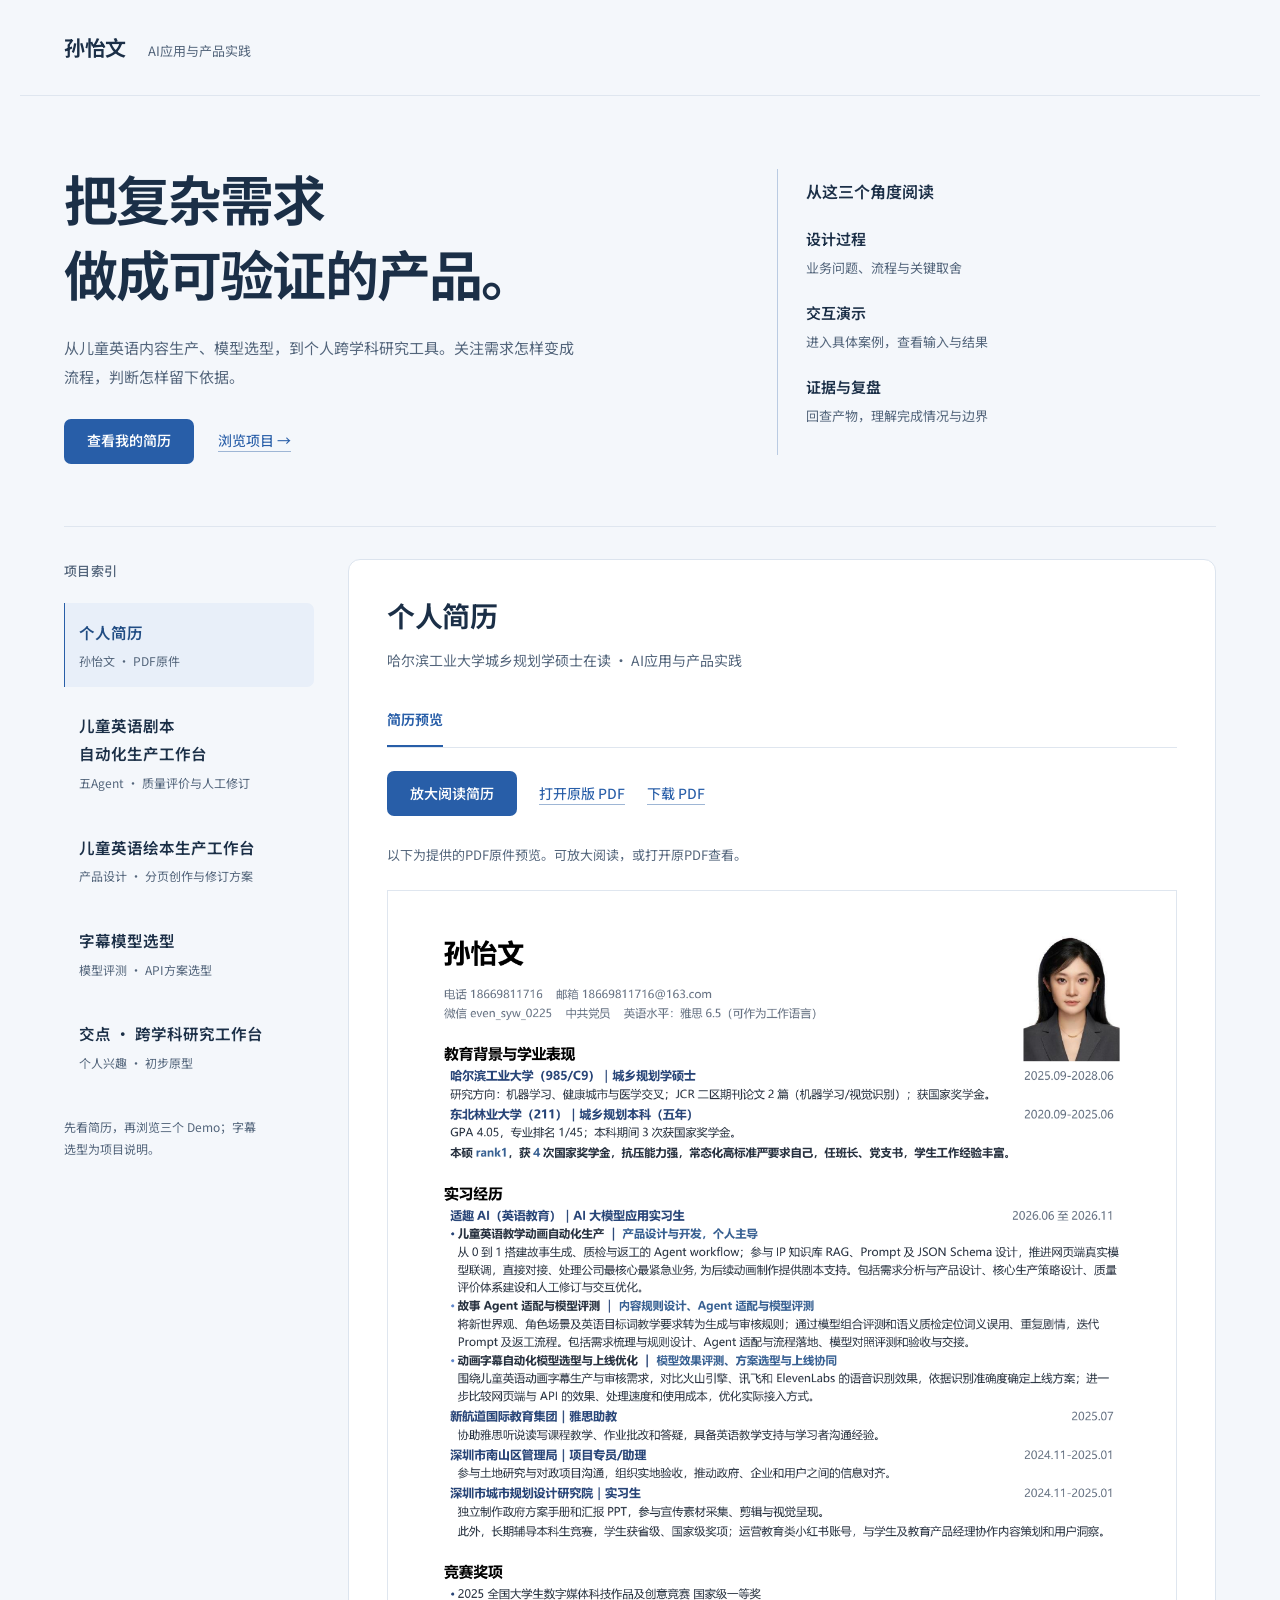
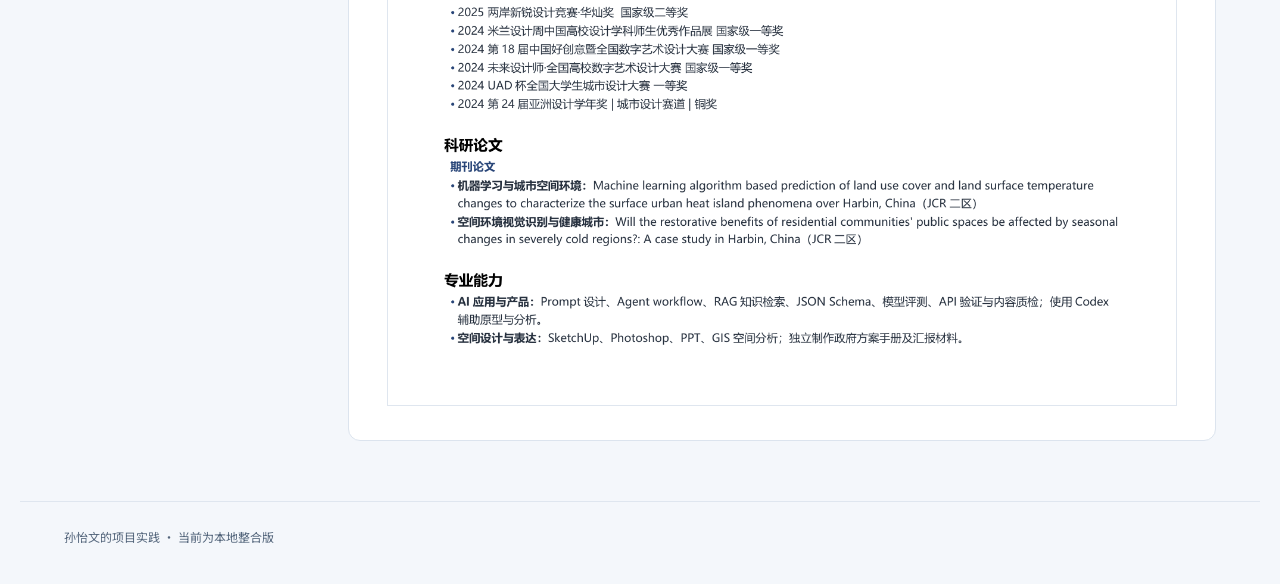
==== commit 94843b86: "Describe research prototype without a build timeline" ====
--- a/index.html
+++ b/index.html
@@ -1,6 +1,6 @@
 <!doctype html>
 <html lang="zh-CN">
-<head><meta name="robots" content="noindex,nofollow"><meta charset="utf-8"><meta name="viewport" content="width=device-width,initial-scale=1"><meta name="theme-color" content="#f4f7fb"><meta name="color-scheme" content="light"><meta name="description" content="孙怡文的AI应用与产品实践作品集。本地整合预览。"><title>孙怡文｜AI应用与产品实践</title><link rel="preload" href="./demos/research/assets/fonts/noto-sans-sc-ui.woff2" as="font" type="font/woff2" crossorigin><link rel="stylesheet" href="styles.css?v=20261108-product-story"><link rel="stylesheet" href="scoring-design.css?v=20261108-product-story"><link rel="stylesheet" href="./demos/research/assets/fonts/noto-sans-sc.css"><link rel="stylesheet" href="visual-polish.css?v=20261108-impeccable"><script src="project-impact.js?v=20261108-resume-impact" defer></script><script src="project-story.js?v=20261108-product-story" defer></script><script src="scoring-design.js?v=20261108-anonymized" defer></script><script src="portfolio.js?v=20261108-latest-sync" defer></script></head>
+<head><meta name="robots" content="noindex,nofollow"><meta charset="utf-8"><meta name="viewport" content="width=device-width,initial-scale=1"><meta name="theme-color" content="#f4f7fb"><meta name="color-scheme" content="light"><meta name="description" content="孙怡文的AI应用与产品实践作品集。本地整合预览。"><title>孙怡文｜AI应用与产品实践</title><link rel="preload" href="./demos/research/assets/fonts/noto-sans-sc-ui.woff2" as="font" type="font/woff2" crossorigin><link rel="stylesheet" href="styles.css?v=20261108-product-story"><link rel="stylesheet" href="scoring-design.css?v=20261108-product-story"><link rel="stylesheet" href="./demos/research/assets/fonts/noto-sans-sc.css"><link rel="stylesheet" href="visual-polish.css?v=20261108-impeccable"><script src="project-impact.js?v=20261108-resume-impact" defer></script><script src="project-story.js?v=20261109-research-scope" defer></script><script src="scoring-design.js?v=20261108-anonymized" defer></script><script src="portfolio.js?v=20261109-research-scope" defer></script></head>
 <body class="portfolio-page">
 <a class="skip" href="#case-content">跳到项目内容</a>
 <header class="top"><a href="#" class="name">孙怡文<span>AI应用与产品实践</span></a><nav aria-label="主导航" hidden><a href="./resume/index.html">简历</a><a href="#projects">项目</a><a href="#reading">如何阅读</a></nav></header>
